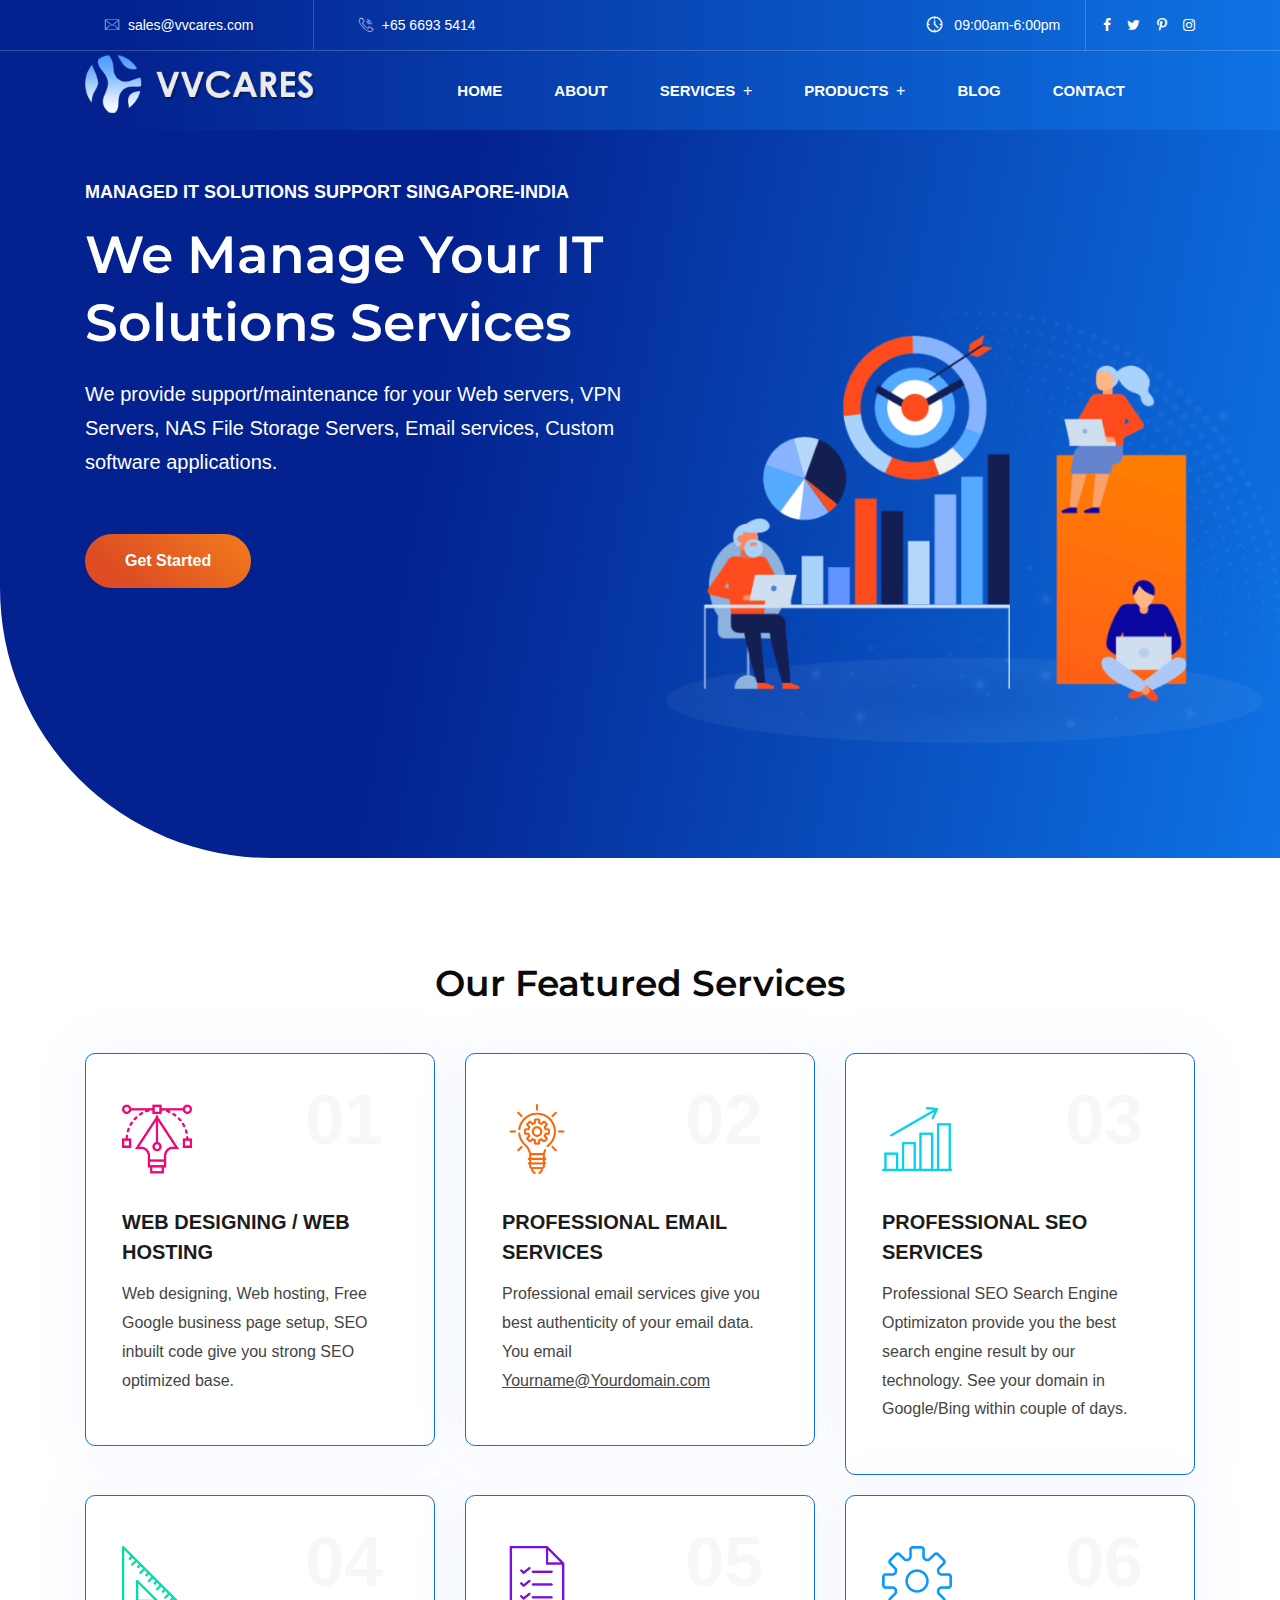
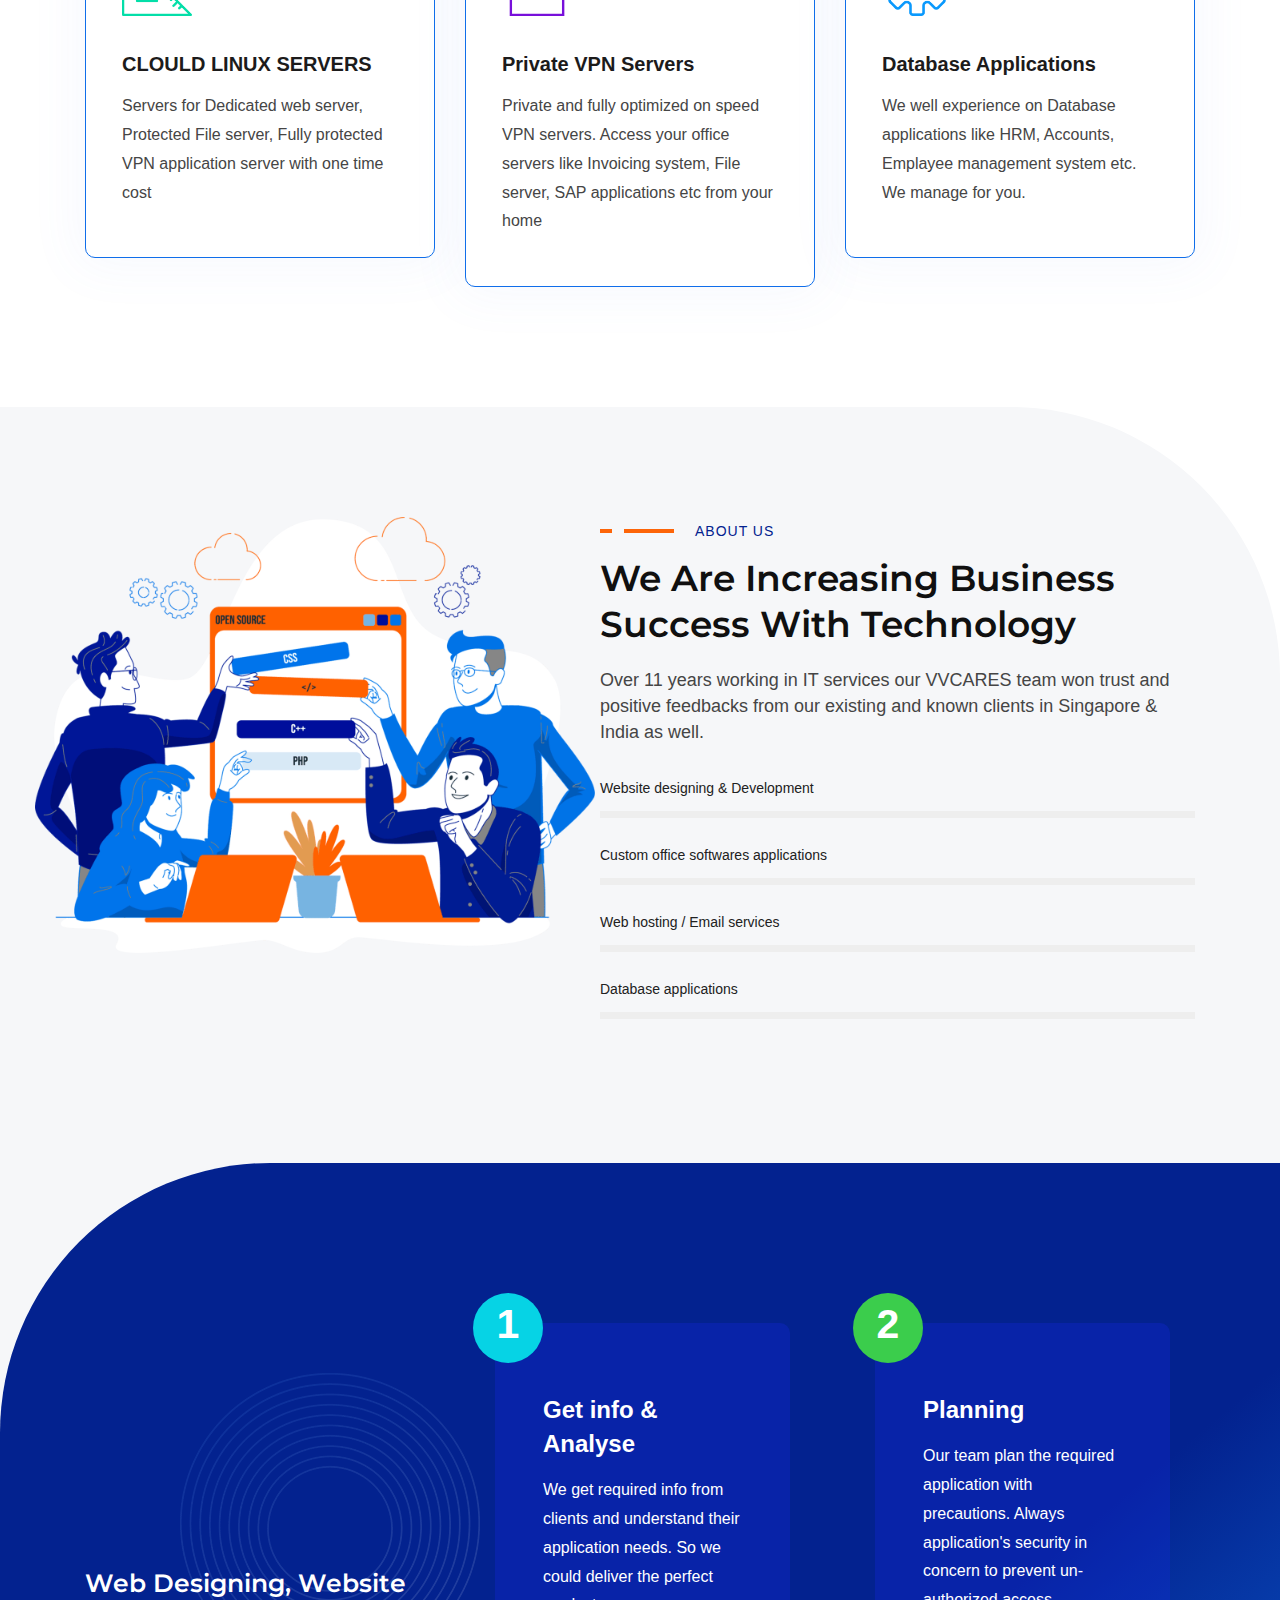
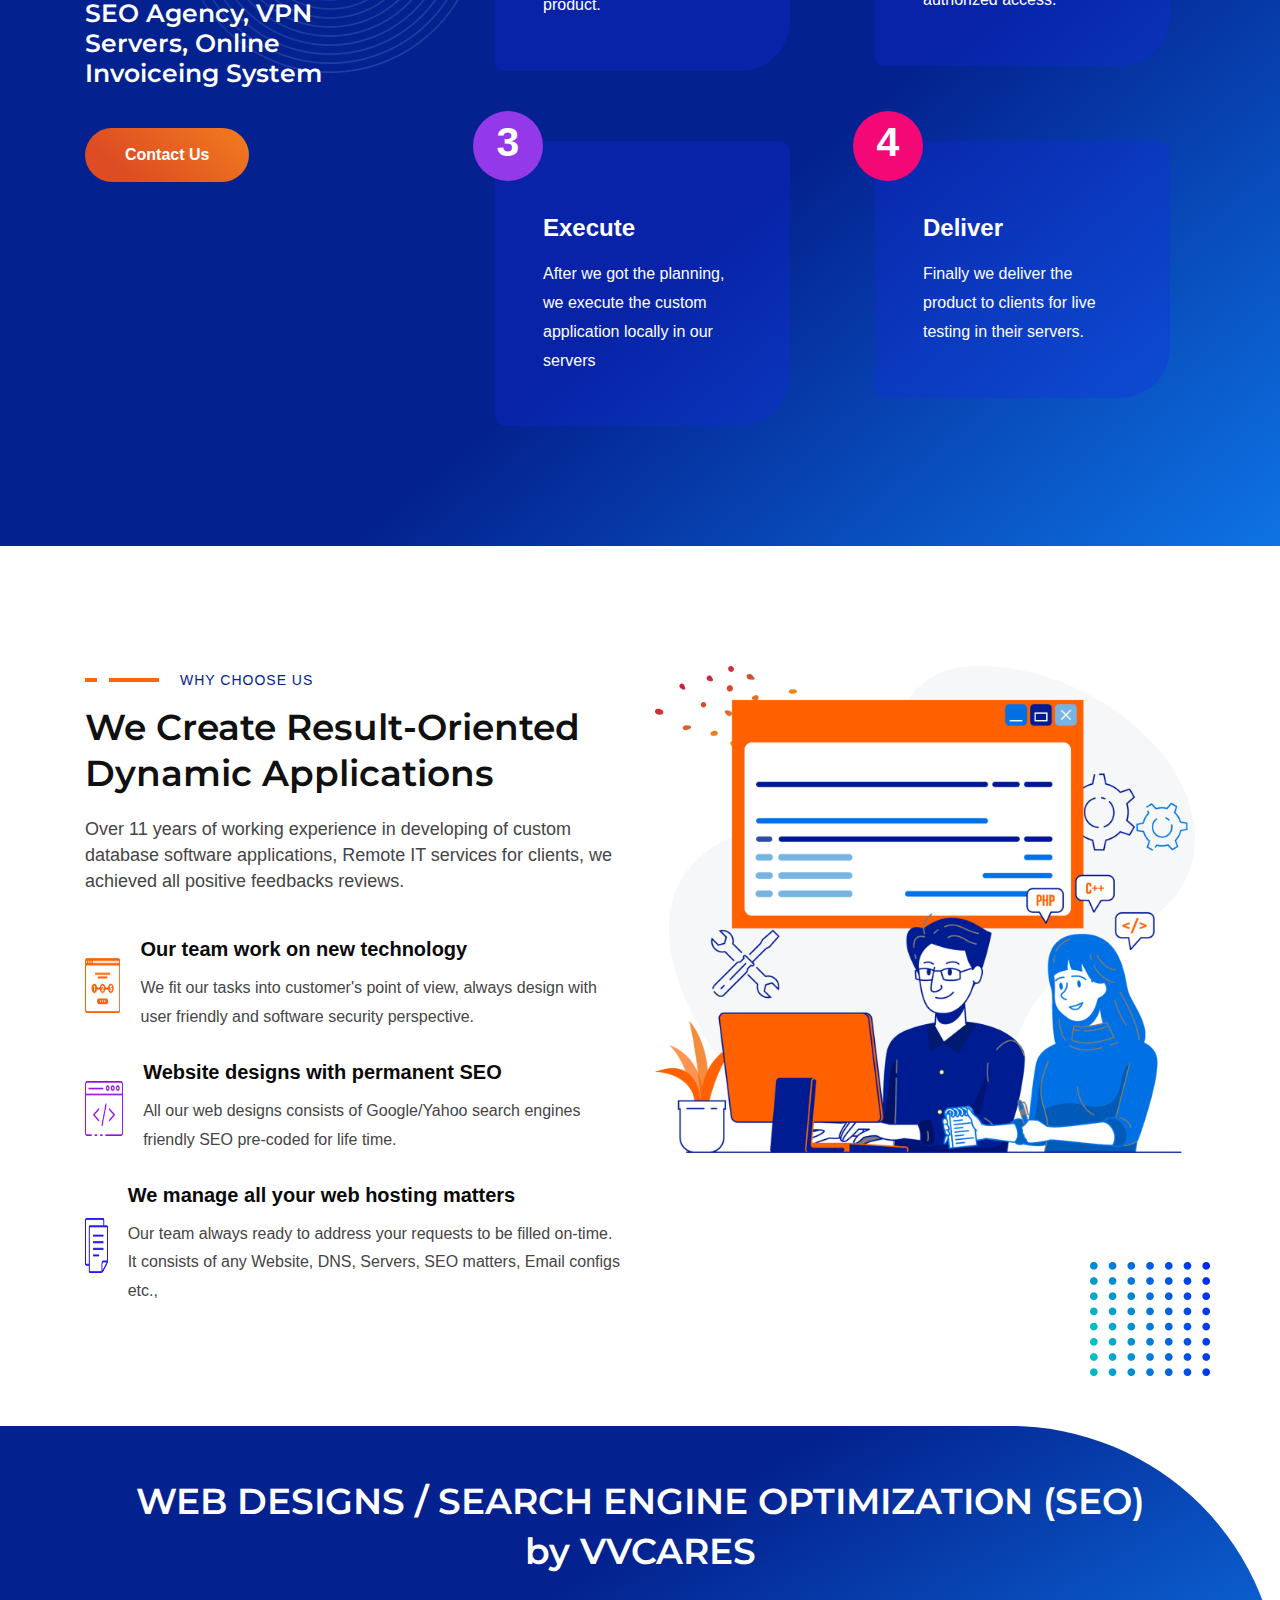
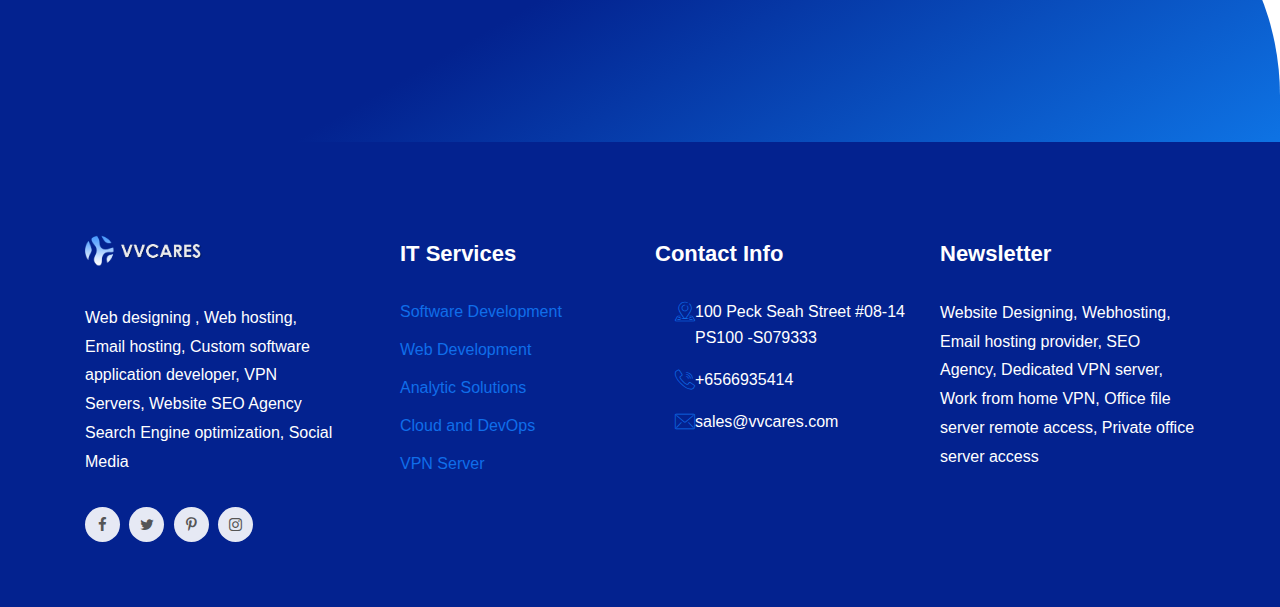
==== index.html @ f1a47690 "Add files via upload" ====
<!DOCTYPE html>
<html lang="en-US"> 
    
<!-- Mirrored from vvcares.com/ by HTTrack Website Copier/3.x [XR&CO'2014], Fri, 12 Nov 2021 14:31:49 GMT -->
<!-- Added by HTTrack --><meta http-equiv="content-type" content="text/html;charset=UTF-8" /><!-- /Added by HTTrack -->
<head>
        <meta charset="utf-8">
        <meta http-equiv="x-ua-compatible" content="ie=edge">
        <meta name="viewport" content="width=device-width, initial-scale=1">
		
		<link rel="canonical" href="index.php" />
		
        <link rel="shortcut icon" type="image/x-icon" href="assets/images/fav.png">
		<link rel="stylesheet" charset="utf-8" charset="utf-8" type="text/css" href="assets/css/bootstrap.min.css">
		<link rel="stylesheet" charset="utf-8" type="text/css" href="style.css">
		<link rel="stylesheet" charset="utf-8" type="text/css" href="https://fonts.googleapis.com/css2?family=Montserrat:wght@300&amp;display=swap">
		<link rel="stylesheet" charset="utf-8" href="assets/css/rsmenu-main.css">

        <!--[if lt IE 9]>
            <script src="https://oss.maxcdn.com/html5shiv/3.7.2/html5shiv.min.js"></script>
            <script src="https://oss.maxcdn.com/respond/1.4.2/respond.min.js"></script>
        <![endif]-->
    </head>
	
	
	
	
    <body class="defult-home">
		<!-- Main content Start -->
        <div class="main-content" >
            <!--Full width header Start-->
            <div class="full-width-header">
                <!--Header Start-->
                <header id="rs-header" class="rs-header style3 header-transparent">
                    <!-- Topbar Area Start -->
                    <div class="topbar-area style2 modify1">
                       <div class="container">
                           <div class="row y-middle">
                               <div class="col-lg-8">
                                   <div class="topbar-contact">
                                      <ul>
                                          <li>
                                              <i class="flaticon-email"></i>
                                              <a href="mailto:sales@vvcares.com">sales@vvcares.com</a>
                                          </li>
                                          <li>
                                              <i class="flaticon-call"></i>
                                              <a href="tel:+65 6693 5414"> +65 6693 5414</a>
                                          </li>

                                      </ul>
                                   </div>
                               </div>
                               <div class="col-lg-4 text-right">
                                   <div class="toolbar-sl-share">
                                       <ul>
                                            <li class="opening"> <em><i class="flaticon-clock"></i> 09:00am-6:00pm</em> </li>
                                            <li><a href="https://www.facebook.com/vvcares/"><i class="fa fa-facebook"></i></a></li>
                                            <li><a href="https://twitter.com/vvcares?lang=en;"><i class="fa fa-twitter"></i></a></li>
                                            <li><a href="https://vvcares.com/#"><i class="fa fa-pinterest-p"></i></a></li>
                                            <li><a href="https://vvcares.com/#"><i class="fa fa-instagram"></i></a></li>
                                       </ul>
                                   </div>
                               </div>
                           </div>
                       </div>
                   </div>
                    <!-- Topbar Area End -->
                    <!-- Menu Start -->
                    <div class="menu-area menu-sticky">
                        <div class="container">
                            <div class="row align-items-center">
                                <div class="col-lg-3">
                                    <div class="logo-part">
                                        <a href="index.php">
                                            <img class="normal-logo" src="assets/images/logo-light.png" alt="logo">  
                                            <img class="sticky-logo" src="assets/images/logo-dark.png" alt="logo">
                                        </a>
                                    </div>
                                    <div class="mobile-menu">
                                        <a href="#" class="rs-menu-toggle rs-menu-toggle-close">
                                            <i class="fa fa-bars"></i>
                                        </a>
                                    </div>
                                </div>
                                <div class="col-lg-9 text-right"> 
                                    <div class="rs-menu-area">
                                        <div class="main-menu">
                                            <nav class="rs-menu pr-70 lg-pr-50 md-pr-0">
                                                <ul class="nav-menu">
													<li><a href="https://vvcares.com/index.php">HOME</a></li>
													<li><a href="https://vvcares.com/about.php">ABOUT</a></li>

                                                    <li class="menu-item-has-children">
                                                        <a href="#">SERVICES</a>
                                                        <ul class="sub-menu">
                                                            <li><a href="https://vvcares.com/web-designing.php">Web Designing</a> </li>
                                                            <li><a href="https://vvcares.com/web-hosting.php">Web Hosting</a> </li>
                                                            <li><a href="https://vvcares.com/seo-agency.php">SEO / Search Engine Optimization</a> </li>
                                                            <li><a href="https://vvcares.com/email-hosting.php">Email Hosting</a> </li>
                                                        </ul>
                                                    </li>
													
													
													
													<li class="menu-item-has-children">
                                                        <a href="#">PRODUCTS</a>
                                                        <ul class="sub-menu">
                                                            <li><a href="https://vvcares.com/vpn-server.php">VPN Servers (dedicated)</a> </li>
                                                            <li><a href="https://vvcares.com/#">Web Servers (dedicated)</a> </li>
                                                            <li><a href="https://vvcares.com/#">Online Invoicing System</a> </li>
                                                            <li><a href="https://vvcares.com/#">Online HR System</a> </li>
                                                        </ul>
                                                    </li>

                                                    <li><a href="https://vvcares.com/blog/index.php">BLOG</a></li>
                                                    <li><a href="https://vvcares.com/contact.php">CONTACT</a></li>
                                                </ul> <!-- //.nav-menu -->
                                            </nav>                                     
                                        </div> <!-- //.main-menu -->
                                </div>
                            </div>
                        </div>
                    </div></div>
                    <!-- Menu End -->
                </header>
                <!--Header End-->
            </div>
            <!--Full width header End-->        

<title>Web Designing Company Web Hosting Company Singapore VPN Servers</title>

<meta name="description" content="Web designing  company Singapore Web hosting, Email hosting Custom software application developer, VPN Servers, Website SEO Agency Search Engine optimization, Social Media Marketing">
<meta name="keywords" content="Web designing web hosting company Singapore, Cheapest web hosting price, Professional web designing, web Professional hosting company Singapore">


   <!-- Banner Section Start -->
            <div class="rs-banner style3 pt-5">
                <div class="container">
                    <div class="row">
                        <div class="col-lg-6">
                            <div class="banner-content">
                               <div class="sub-title">Managed IT Solutions Support SINGAPORE-INDIA</div>
                               <h1 class="title">We Manage Your IT Solutions Services</h1>
                                <p class="desc">We provide support/maintenance for your Web servers, VPN Servers, NAS File Storage Servers, Email services, Custom software applications.</p>
								
								<ul class="banner-btn">
                                    <li><a class="readon started" href="contact.php">Get Started</a></li>
                                    <!-- <li>
                                        <div class="rs-videos">
                                            <div class="animate-border white-color">
                                                <a class="popup-border popup-videos" href="https://www.youtube.com/watch?v=YLN1Argi7ik">
                                                    <i class="fa fa-play"></i>
                                                </a>
                                            </div>
                                        </div> 
                                    </li> -->
                                </ul>
								
								
                            </div>
                        </div>
                    </div>
                </div>           
                <img class="d-none d-md-block images-part" src="assets/images/banner/banner-3.png" alt="IT services singapore">
            </div>
            <!-- Banner Section End -->
            <!-- Services Section Start -->
            <div class="rs-services style3 pt-100 pb-120 md-pt-75 md-pb-80">
                <div class="container">
                    <div class="sec-title2 text-center mb-45">
                        <h2 class="title testi-title">
                           Our Featured Services
                        </h2>
                    </div>
<div class="row">
					<div class="col-lg-4 col-md-6 mb-20">
  <div class="services-item pink-bg">
<div class="services-icon">
<div class="image-part">
    <img class="main-img" src="assets/images/services/style2/main-img/2.png" alt="IT services singapore">
    <img class="hover-img" src="assets/images/services/style2/hover-img/2.png" alt="IT services singapore">
</div>
</div>
<div class="services-content">
<div class="services-text">
    <h3 class="title"><a href="web-designing.php">WEB DESIGNING / WEB HOSTING </a></h3>
</div>
<div class="services-desc">
    <p>Web designing, Web hosting, Free Google business page setup, SEO inbuilt code give you strong SEO optimized base.</p>
</div>
<div class="serial-number">
01 
 </div>
</div>
  </div> 
</div>
						
<div class="col-lg-4 col-md-6 mb-20">
  <div class="services-item">
<div class="services-icon">
<div class="image-part">
    <img class="main-img" src="assets/images/services/style2/main-img/1.png" alt="IT services singapore">
    <img class="hover-img" src="assets/images/services/style2/hover-img/1.png" alt="IT services singapore">
</div>
</div>
<div class="services-content">
<div class="services-text">
    <h3 class="title"><a href="email-hosting.php">PROFESSIONAL EMAIL SERVICES</a></h3>
</div>
<div class="services-desc">
    <p>
Professional email services give you best authenticity of your email data. You email <u>Yourname@Yourdomain.com</u>
    </p>
</div>
<div class="serial-number">
     02 
 </div>
</div>
  </div> 
</div>

<div class="col-lg-4 col-md-6 mb-20">
  <div class="services-item aqua-bg">
<div class="services-icon">
<div class="image-part">
    <img class="main-img" src="assets/images/services/style2/main-img/3.png" alt="IT services singapore">
    <img class="hover-img" src="assets/images/services/style2/hover-img/3.png" alt="IT services singapore">
</div>
</div>
<div class="services-content">
<div class="services-text">
    <h3 class="title"><a href="seo-agency.php">PROFESSIONAL SEO SERVICES</a></h3>
</div>
<div class="services-desc">
    <p>
Professional SEO Search Engine Optimizaton provide you the best search engine result by our technology. See your domain in Google/Bing within couple of days.
</div>
<div class="serial-number">
     03 
 </div>
</div>
  </div> 
</div>
<div class="col-lg-4 col-md-6 sm-mb-20">
  <div class="services-item paste-bg">
<div class="services-icon">
<div class="image-part">
    <img class="main-img" src="assets/images/services/style2/main-img/4.png" alt="IT services singapore">
    <img class="hover-img" src="assets/images/services/style2/hover-img/4.png" alt="IT services singapore">
</div>
</div>
<div class="services-content">
<div class="services-text">
    <h3 class="title"><a href="vpn-server.php">CLOULD LINUX SERVERS</a></h3>
</div><div class="services-desc">
<p>
Servers for Dedicated web server, Protected File server, Fully protected VPN application server with one time cost 
</p>
</div>
<div class="serial-number">04</div>
</div>
  </div> 
</div>
<div class="col-lg-4 col-md-6 sm-mb-20">
  <div class="services-item purple-bg">
<div class="services-icon">
<div class="image-part">
    <img class="main-img" src="assets/images/services/style2/main-img/5.png" alt="IT services singapore">
    <img class="hover-img" src="assets/images/services/style2/hover-img/5.png" alt="IT services singapore">
</div>
</div>
<div class="services-content">
<div class="services-text">
    <h3 class="title"><a href="vpn-server.php">Private VPN Servers</a></h3>
</div>
<div class="services-desc">
    <p>Private and fully optimized on speed VPN servers. Access your office servers like Invoicing system, File server, SAP applications etc from your home</p>
</div>
<div class="serial-number">
     05 
 </div>
</div>
  </div> 
</div>
<div class="col-lg-4 col-md-6">
  <div class="services-item green-bg">
<div class="services-icon">
<div class="image-part">
    <img class="main-img" src="assets/images/services/style2/main-img/6.png" alt="IT services singapore">
    <img class="hover-img" src="assets/images/services/style2/hover-img/6.png" alt="IT services singapore">
</div>
</div>
<div class="services-content">
<div class="services-text">
    <h3 class="title"><a href="vpn-server.php">Database Applications</a></h3>
</div>
<div class="services-desc">
    <p> We well experience on Database applications like HRM, Accounts, Emplayee management system etc. We manage for you.</p>
</div>
<div class="serial-number">
     06 
 </div>
</div>
  </div> 
</div>
</div>
</div>
            </div>
            <!-- Services Section End -->  
            <!-- About Section Start -->
            <div id="rs-about" class="rs-about style2 pt-110 pb-120 md-pt-75 md-pb-80">
                <div class="image-part">
                   <img src="assets/images/about/about-4.png" width="1600px" height="545" alt="about"> 
                </div> 
                <div class="container">
                    <div class="row">
                        <div class="col-lg-5"></div>
                        <div class="col-lg-7 pl-55 md-pl-15 z-index-1">
                            <div class="sec-title mb-30">
                                <div class="sub-text style4-bg">About Us</div>
                                <h2 class="title pb-20">
                                    We Are Increasing Business Success With Technology
                                </h2>
                                <div class="desc">
                                   Over 11 years working in IT services our VVCARES team won trust and positive feedbacks from our existing and known clients in Singapore & India as well.
                                </div>
                            </div>
                            <!-- Skillbar Section Start -->
                           <div class="rs-skillbar style1 home4">
                               <div class="cl-skill-bar">
                                  <!-- Start Skill Bar -->
                                  <span class="skillbar-title">Website designing & Development</span>
                                  <div class="skillbar" data-percent="92">
                                      <p class="skillbar-bar"></p>
                                      <span class="skill-bar-percent"></span> 
                                  </div>
                                  <!-- Start Skill Bar -->
                                  <span class="skillbar-title">Custom office softwares applications</span>
                                  <div class="skillbar" data-percent="80">
                                      <p class="skillbar-bar paste-bg"></p>
                                      <span class="skill-bar-percent"></span> 
                                  </div>
                                  <!-- Start Skill Bar -->
                                  <span class="skillbar-title">Web hosting / Email services</span>
                                  <div class="skillbar" data-percent="95">
                                      <p class="skillbar-bar blue-bg"></p>
                                      <span class="skill-bar-percent"></span> 
                                  </div>    
                                  <!-- Start Skill Bar -->
                                  <span class="skillbar-title">Database applications</span>
                                  <div class="skillbar" data-percent="78">
                                      <p class="skillbar-bar pink-bg"></p>
                                      <span class="skill-bar-percent"></span> 
                                  </div>
                              </div>
                           </div>
                           <!-- Skillbar Section End -->
                        </div>
                    </div>
                </div>
            </div>
            <!-- About Section End -->


            <!-- Process Section Start -->
            <div class="gray-color">
              <div class="rs-process modify1 pt-160 pb-120 md-pt-75 md-pb-80">
                  <div class="shape-animation">
                      <div class="shape-process">
                          <img class="dance2" src="assets/images/process/circle.png" alt="images">
                      </div>
                  </div>
                  <div class="container">
                      <div class="row align-items-center">
                          <div class="col-lg-4 pr-40 md-pr-15 md-pb-80">
                              <div class="process-wrap md-center">
                                  <div class="sec-title mb-30">
                                      <h2 style="color:#FFF">
                                         Web Designing, Website SEO Agency, VPN Servers, Online Invoiceing System
                                      </h2>
                                  </div>
                                  <div class="btn-part mt-40">
                                      <a class="readon started" href="contact.php">Contact Us</a>
                                  </div>
                              </div>
                          </div>
                          <div class="col-lg-8 sm-pl-40 sm-pr-20">
                              <div class="row">
                                  <div class="col-md-6 mb-70">
                                      <div class="rs-addon-number">
                                          <div class="number-text">
                                              <div class="number-area">1</div>
                                              <div class="number-title">
                                                  <h3 class="title">Get info & Analyse</h3>
                                              </div>
                                              <p class="number-txt"> We get required info from clients and understand their application needs. So we could deliver the perfect product.</p>
                                          </div>
                                      </div>
                                  </div>
                                  <div class="col-md-6 mb-70">
                                      <div class="rs-addon-number">
                                          <div class="number-text">
                                              <div class="number-area green-bg">2</div>
                                              <div class="number-title">
                                                  <h3 class="title">Planning</h3>
                                              </div>
                                              <p class="number-txt">Our team plan the required application with precautions. Always application's security in concern to prevent un-authorized access.</p>
                                          </div>
                                      </div>
                                  </div>
                                  <div class="col-md-6 sm-mb-70">
                                      <div class="rs-addon-number">
                                          <div class="number-text">
                                              <div class="number-area plum-bg">3</div>
                                              <div class="number-title">
                                                  <h3 class="title">Execute</h3>
                                              </div>
                                              <p class="number-txt">After we got the planning, we execute the custom application locally in our servers</p>
                                          </div>
                                      </div>
                                  </div>
                                  <div class="col-md-6">
                                      <div class="rs-addon-number">
                                          <div class="number-text">
                                              <div class="number-area pink-bg">4</div>
                                              <div class="number-title">
                                                  <h3 class="title">Deliver</h3>
                                              </div>
                                              <p class="number-txt">Finally we deliver the product to clients for live testing in their servers.</p>
                                          </div>
                                      </div>
                                  </div>
                              </div>
                          </div>
                      </div>
                  </div>
              </div>
            </div>
            <!-- Process Section End -->


            <!-- Choose Section Start -->
            <div class="rs-why-choose pt-120 pb-120 md-pt-75 md-pb-80">
                <div class="container">
                    <div class="row">
                        <div class="col-lg-6 md-pb-60">
                            <div class="sec-title mb-40">
                                <div class="sub-text style4-bg">Why Choose Us</div>
                                <h2 class="title pb-20">
                                    We Create Result-Oriented Dynamic Applications
                                </h2>
                                <div class="desc">
                                   Over 11 years of working experience in developing of custom database software applications, Remote IT services for clients, we achieved all positive feedbacks reviews.
                                </div>
                            </div>
                            <div class="services-wrap mb-25">
                                <div class="services-icon">
                                    <img src="assets/images/choose/icons/1.png" alt="IT services singapore">
                                </div>
                                <div class="services-text">
                                    <h3 class="title"><a href="#">Our team work on new technology</a></h3>
                                    <p class="services-txt"> We fit our tasks into customer's point of view, always design with user friendly and software security perspective.</p>
                                </div>
                            </div>
                            <div class="services-wrap mb-25">
                                <div class="services-icon">
                                    <img src="assets/images/choose/icons/2.png" alt="IT services singapore">
                                </div>
                                <div class="services-text">
                                    <h3 class="title"><a href="#">Website designs with permanent SEO</a></h3>
                                    <p class="services-txt"> All our web designs consists of Google/Yahoo search engines friendly SEO pre-coded for life time.</p>
                                </div>
                            </div>
                            <div class="services-wrap">
                                <div class="services-icon">
                                    <img src="assets/images/choose/icons/3.png" alt="IT services singapore">
                                </div>
                                <div class="services-text">
                                    <h3 class="title"><a href="#">We manage all your web hosting matters</a></h3>
                                    <p class="services-txt">Our team always ready to address your requests to be filled on-time. It consists of any Website, DNS, Servers, SEO matters, Email configs etc.,</p>
                                </div>
                            </div>
                        </div>
                        <div class="col-lg-6">
                           <div class="image-part">
                               <img src="assets/images/choose/1.png" alt="IT services singapore">
                           </div>
                           <div class="animation">
                               <div class="top-shape">
                                   <img class="dance" src="assets/images/choose/dotted-2.png" alt="images">
                               </div>
                               <div class="bottom-shape">
                                   <img class="dance2" src="assets/images/choose/dotted-1.png" alt="images">
                               </div>
                           </div> 
                        </div> 
                    </div>
                </div>
            </div>
            <!-- Choose Section End -->
         

            <!-- Project Section Start -->
            <div class="rs-project style3 pt-120 pb-120 md-pt-75 md-pb-80">
                <div class="container-fluid">
                    <div class="sec-title2 text-center mb-45">
                        <h2 class="title title2 white-color">WEB DESIGNS / SEARCH ENGINE OPTIMIZATION (SEO)<br>by VVCARES</h2>
                    </div>
                    <div class="rs-carousel owl-carousel" data-loop="true" data-items="4" data-margin="30" data-autoplay="true" data-hoverpause="true" data-autoplay-timeout="5000" data-smart-speed="800" data-dots="false" data-nav="false" data-nav-speed="false" data-center-mode="false" data-mobile-device="1" data-mobile-device-nav="false" data-mobile-device-dots="false" data-ipad-device="3" data-ipad-device-nav="false" data-ipad-device-dots="false" data-ipad-device2="2" data-ipad-device-nav2="false" data-ipad-device-dots2="false" data-md-device="4" data-md-device-nav="true" data-md-device-dots="false">

<div class="project-item"> <div class="project-img"> <a href="#"><img src="assets/images/project/main-home/a.png" alt="images"></a> </div> <div class="project-content"> <div class="portfolio-inner"> <span class="category"><a href="#">Roofing Company</a></span> <h3 class="title"><a href="https://www.atlasroof.com.sg/">ATLASROOF SINGAPORE</a></h3> </div> </div> </div>

<div class="project-item"> <div class="project-img"> <a href="#"><img src="assets/images/project/main-home/a.png" alt="Web Hosting Company"></a> </div> <div class="project-content"> <div class="portfolio-inner"> <span class="category"><a href="#">Waterproofing Company</span> <h3 class="title"><a href="https://www.hightechroofing.com.sg/">HIGHTECH ROOFING</a></h3> </div> </div> </div>
						
<div class="project-item"> <div class="project-img"> <a href="#"><img src="assets/images/project/main-home/a.png" alt="Website Developer Company"></a> </div> <div class="project-content"> <div class="portfolio-inner"> <h3 class="title"><a href="https://btsoilfield.com/">BTS SINGAPORE</a></h3> <span class="category"><a href="#">Oilfield Company</a></span> </div> </div> </div>
						
<div class="project-item"> <div class="project-img"> <a href="#"><img src="assets/images/project/main-home/a.png" alt="Web Designing Agency"></a> </div> <div class="project-content"> <div class="portfolio-inner"> <h3 class="title"><a href="https://gaushanconstruction.com.sg/">GAUSHAN CONSTRUCTIONS</a></h3> <span class="category"><a href="#">Construction Company</a></span> </div> </div> </div>
						
<div class="project-item"> <div class="project-img"> <a href="#"><img src="assets/images/project/main-home/a.png" alt="Website Designing"></a> </div> <div class="project-content"> <div class="portfolio-inner"> <h3 class="title"><a href="https://aceinternational.com.sg/">
ACE INTERNATIONAL PTE LTD</a></h3> <span class="category"><a href="#">Aspiring Community for Excellence</a></span> </div> </div> </div>

<div class="project-item"> <div class="project-img"> <a href="#"><img src="assets/images/project/main-home/a.png" alt="Website Designing Singapore"></a> </div> <div class="project-content"> <div class="portfolio-inner"> <h3 class="title"><a href="https://opengroup.asia/">
OPENGROUP ASIA</a></h3> <span class="category"><a href="#">Organisation for Personality development</a></span> </div> </div> </div>

          </div>
                </div>
            </div>
            <!-- Project Section End -->

        </div> 
        <!-- Main content End -->
 
<!-- Footer Start -->
        <footer id="rs-footer" class="rs-footer">
            <div class="footer-top">
                <div class="container">
                    <div class="row">
                        <div class="col-lg-3 col-md-12 col-sm-12 footer-widget">
                            <div class="footer-logo mb-30">
                                <a href="index-2.php"><img src="assets/images/logo-dark.png" alt=""></a>
                            </div>
                              <div class="textwidget pb-30"><p>Web designing , Web hosting, Email hosting, Custom software application developer, VPN Servers, Website SEO Agency Search Engine optimization, Social Media</p>
                              </div>
                              <ul class="footer-social md-mb-30">  
                <li> <a href="https://www.facebook.com/vvcares/" target="_blank"><span><i class="fa fa-facebook"></i></span></a> </li> <li> <a href="https://twitter.com/vvcares?lang=en;" target="_blank"><span><i class="fa fa-twitter"></i></span></a> </li> <li> <a href="#" target="_blank"><span><i class="fa fa-pinterest-p"></i></span></a> </li> <li> <a href="#" target="_blank"><span><i class="fa fa-instagram"></i></span></a> </li>
                                                                           
                              </ul>
                        </div>
                        <div class="col-lg-3 col-md-12 col-sm-12 pl-45 md-pl-15 md-mb-30">
                            <h3 class="widget-title">IT Services</h3>
                            <ul class="site-map">
                               <li><a href="https://vvcares.com/#">Software Development</a></li>
                               <li><a href="https://vvcares.com/#">Web Development</a></li>
                               <li><a href="https://vvcares.com/seo-agency.php">Analytic Solutions</a></li>
                               <li><a href="https://vvcares.com/#">Cloud and DevOps</a></li>
                               <li><a href="https://vvcares.com/vpn-server.php">VPN Server</a></li>
                            </ul>
                        </div>
                        <div class="col-lg-3 col-md-12 col-sm-12 md-mb-30">
                            <h3 class="widget-title">Contact Info</h3>
                            <ul class="address-widget">
                                <li>
                                    <i class="flaticon-location"></i>
                                    <div class="desc"> 100 Peck Seah Street #08-14 PS100 -S079333</div>
                                </li>
                                <li>
                                    <i class="flaticon-call"></i>
                                    <div class="desc">
                                       +6566935414                                    </div>
                                </li>
                                <li>
                                    <i class="flaticon-email"></i>
                                    <div class="desc">
                                        <a href="sales%40vvcares.php">sales@vvcares.com</a>
                                    </div>
                                </li>

                            </ul>
                        </div>
                        <div class="col-lg-3 col-md-12 col-sm-12">
                            <h3 class="widget-title">Newsletter</h3>
                            <p class="widget-desc">Website Designing, Webhosting, Email hosting provider, SEO Agency, Dedicated VPN server, Work from home VPN, Office file server remote access, Private office server access</p>
 
                        </div>
                    </div>
                </div>
            </div>
        </footer>
        <!-- Footer End -->


<!--
        <script src="assets/js/modernizr-2.8.3.min.jsx"></script>
        <script src="assets/js/rsmenu-main.jsx"></script> 
        <script src="assets/js/jquery.nav.jsx"></script>
		        <script src="assets/js/jquery.counterup.min.js"></script> 

-->

		
		
        <script src="assets/js/modernizr-2.8.3.min.js" type="354e93b393f98bd6d86b509e-text/javascript"></script>
        <script src="assets/js/jquery.min.js" type="354e93b393f98bd6d86b509e-text/javascript"></script>
        <script src="assets/js/bootstrap.min.js" type="354e93b393f98bd6d86b509e-text/javascript"></script>
		<script src="assets/js/rsmenu-main.js" type="354e93b393f98bd6d86b509e-text/javascript"></script>
		
		
		<link rel="stylesheet" charset="utf-8" type="text/css" href="assets/css/animate.css">
        <link rel="stylesheet" charset="utf-8" type="text/css" href="assets/css/owl.carousel.css">
        <link rel="stylesheet" charset="utf-8" type="text/css" href="assets/css/slick.css">
        <link rel="stylesheet" charset="utf-8" type="text/css" href="assets/css/off-canvas.css">
        <link rel="stylesheet" charset="utf-8" type="text/css" href="assets/css/magnific-popup.css">
        <link rel="stylesheet" charset="utf-8" type="text/css" href="assets/css/rs-spacing.css">
        <link rel="stylesheet" charset="utf-8" type="text/css" href="assets/css/responsive.css">
        <link rel="stylesheet" charset="utf-8" type="text/css" href="assets/css/font-awesome.min.css">
        <link rel="stylesheet" charset="utf-8" type="text/css" href="assets/fonts/flaticon.css">

        <!-- owl.carousel js -->
        <script src="assets/js/owl.carousel.min.js" type="354e93b393f98bd6d86b509e-text/javascript"></script>
        <!-- wow js -->
        <script src="assets/js/wow.min.js" type="354e93b393f98bd6d86b509e-text/javascript"></script>
        <!-- Skill bar js -->
        <script src="assets/js/skill.bars.jquery.js" type="354e93b393f98bd6d86b509e-text/javascript"></script>
        <script src="assets/js/waypoints.min.js" type="354e93b393f98bd6d86b509e-text/javascript"></script>
        <!-- swiper js -->
        <script src="assets/js/swiper.min.js" type="354e93b393f98bd6d86b509e-text/javascript"></script>   
        <!-- particles js -->
        <script src="assets/js/particles.min.js" type="354e93b393f98bd6d86b509e-text/javascript"></script>  
        <!-- magnific popup js -->
        <script src="assets/js/jquery.magnific-popup.min.js" type="354e93b393f98bd6d86b509e-text/javascript"></script>      
        <!-- plugins js -->
        <script src="assets/js/plugins.js" type="354e93b393f98bd6d86b509e-text/javascript"></script>
        <!-- pointer js -->
        <script src="assets/js/pointer.js" type="354e93b393f98bd6d86b509e-text/javascript"></script>
        <!-- contact form js -->
        <script src="assets/js/contact.form.js" type="354e93b393f98bd6d86b509e-text/javascript"></script>
        <!-- main js -->
        <script src="assets/js/main.js" type="354e93b393f98bd6d86b509e-text/javascript"></script>
    <script src="cdn-cgi/scripts/7d0fa10a/cloudflare-static/rocket-loader.min.js" data-cf-settings="354e93b393f98bd6d86b509e-|49" defer=""></script></body>
	
	
	
	<!-- Start Alexa Certify Javascript -->
<script type="354e93b393f98bd6d86b509e-text/javascript">
_atrk_opts = { atrk_acct:"chmyt1kx0820/9", domain:"vvcares.com",dynamic: true};
(function() { var as = document.createElement('script'); as.type = 'text/javascript'; as.async = true; as.src = "../certify-js.alexametrics.com/atrk.js"; var s = document.getElementsByTagName('script')[0];s.parentNode.insertBefore(as, s); })();
</script>
<noscript><img src="../certify.alexametrics.com/atrk7f44.gif?account=chmyt1kx0820/9"  loading="lazy" style="display:none" height="1" width="1" alt="Website Designing Company" /></noscript>
<!-- End Alexa Certify Javascript -->  

<!-- Default Statcounter code for Vvcares.comhttps://vvcares.com/ --><script type="354e93b393f98bd6d86b509e-text/javascript">var sc_project=9505350;var sc_invisible=1;var sc_security="8339a6e8";</script><script type="354e93b393f98bd6d86b509e-text/javascript" src="../www.statcounter.com/counter/counter.js" async></script><noscript><div class="statcounter"><a title="Web Analytics"href="https://statcounter.com/" target="_blank"><imgclass="statcounter"src="https://c.statcounter.com/9505350/0/8339a6e8/1/"alt="Web Analytics"></a></div></noscript><!-- End of Statcounter Code -->


<script type="354e93b393f98bd6d86b509e-text/javascript"> (function(i,s,o,g,r,a,m){i['GoogleAnalyticsObject']=r;i[r]=i[r]||function(){ (i[r].q=i[r].q||[]).push(arguments)},i[r].l=1*new Date();a=s.createElement(o), m=s.getElementsByTagName(o)[0];a.async=1;a.src=g;m.parentNode.insertBefore(a,m) })(window,document,'script','../www.google-analytics.com/analytics.js','ga'); ga('create', 'UA-17666831-2', 'auto'); ga('send', 'pageview'); </script>



<!--Schema ORG START-->
<script type="application/ld+json">
{
  "@context": "https://schema.org",
  "@type": "LocalBusiness",
  "name": "vvcares",
  
"image": "https://vvcares.com/logo.png",
  "@id": "vvcares",
  "url": "https://vvcares.com/index.php",
  "telephone": "+65 6693 5414",
  "priceRange": "500",
  "address": {
    "@type": "PostalAddress",
    "streetAddress": "100 Peck Seah Street",
    "addressLocality": "singapore",
    "postalCode": "079903",
    "addressCountry": "SG"
  },
  "geo": {
    "@type": "GeoCoordinates",
    "latitude": 1.2756998,
    "longitude": 103.84580979999998
  } ,
  
  "sameAs": [
    "https://www.facebook.com/vvcares/",
    "https://twitter.com/vvcares?lang=en;",
    "",
    "",
    "https://github.com/vvcares",
    "index.php",
	""
  ]
}
</script>
<!--Schema ORG END-->

</div>



<!-- Mirrored from vvcares.com/ by HTTrack Website Copier/3.x [XR&CO'2014], Fri, 12 Nov 2021 14:32:07 GMT -->
</html>
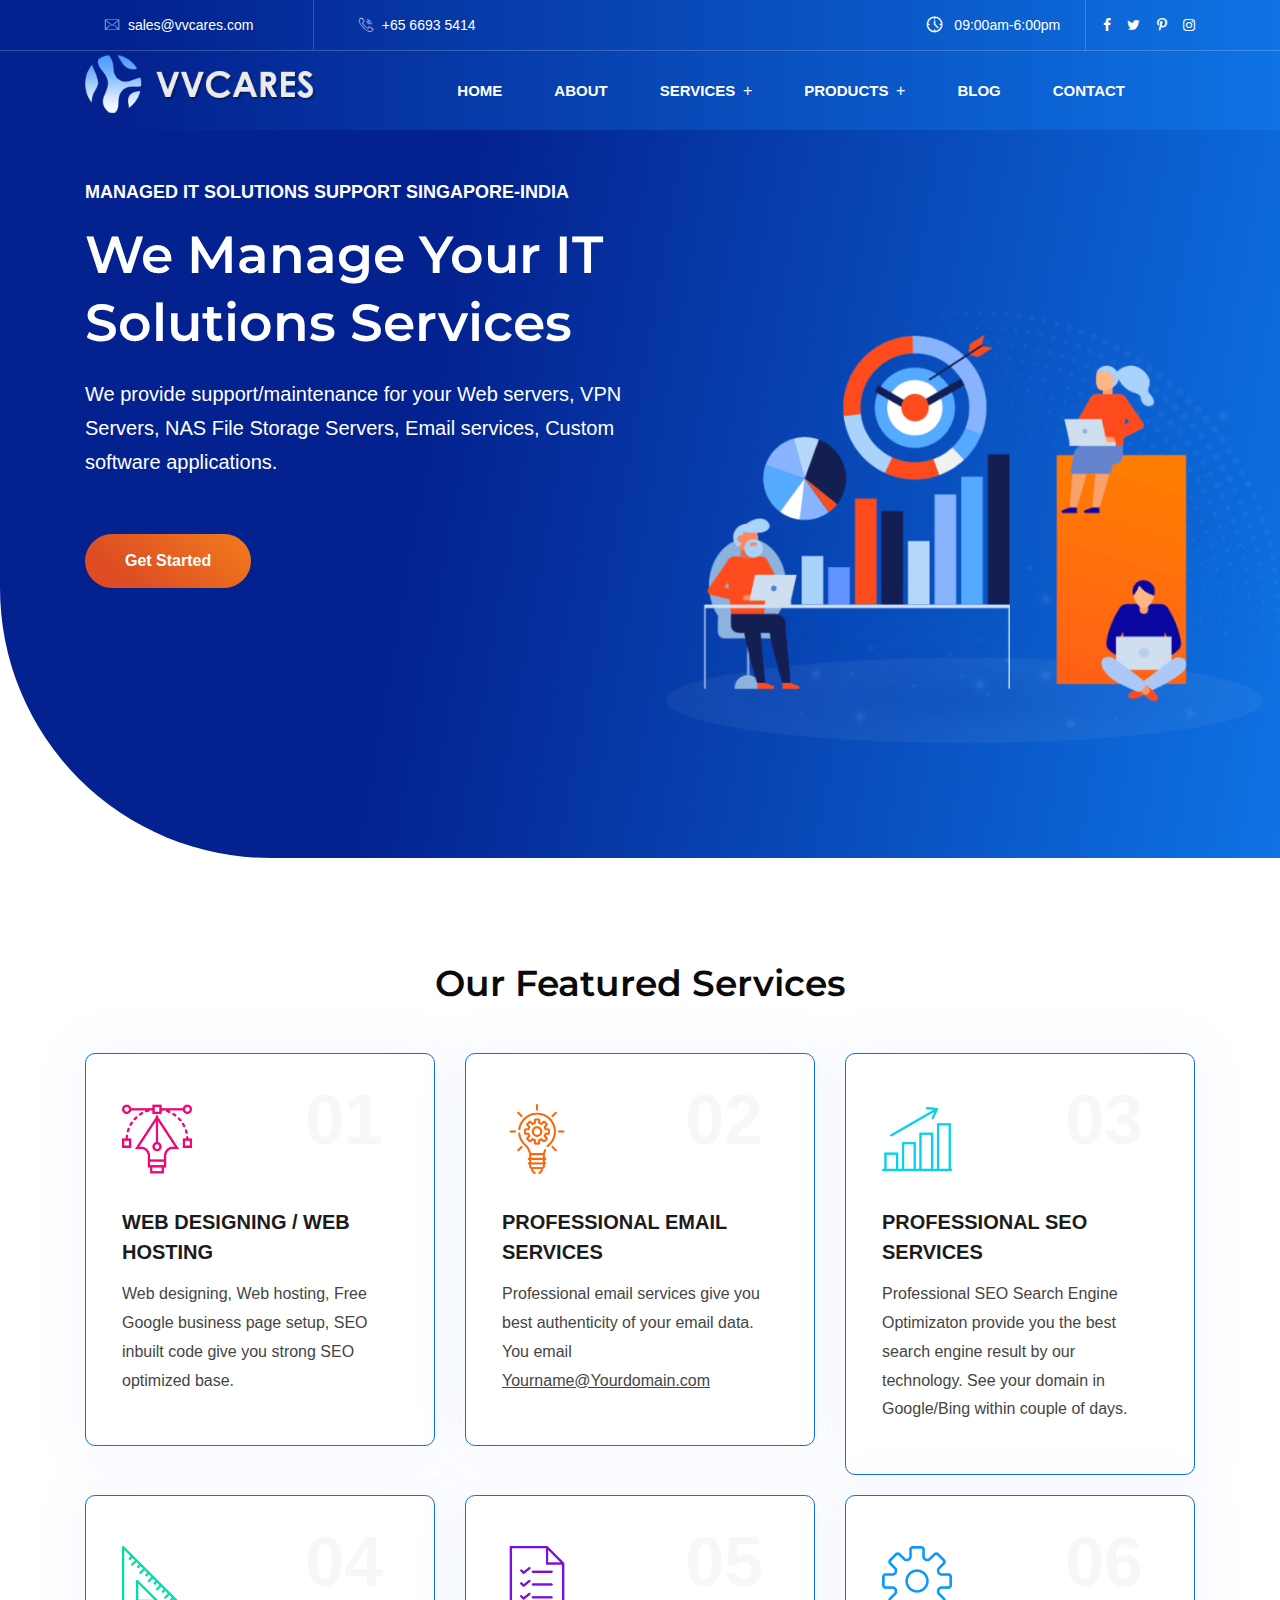
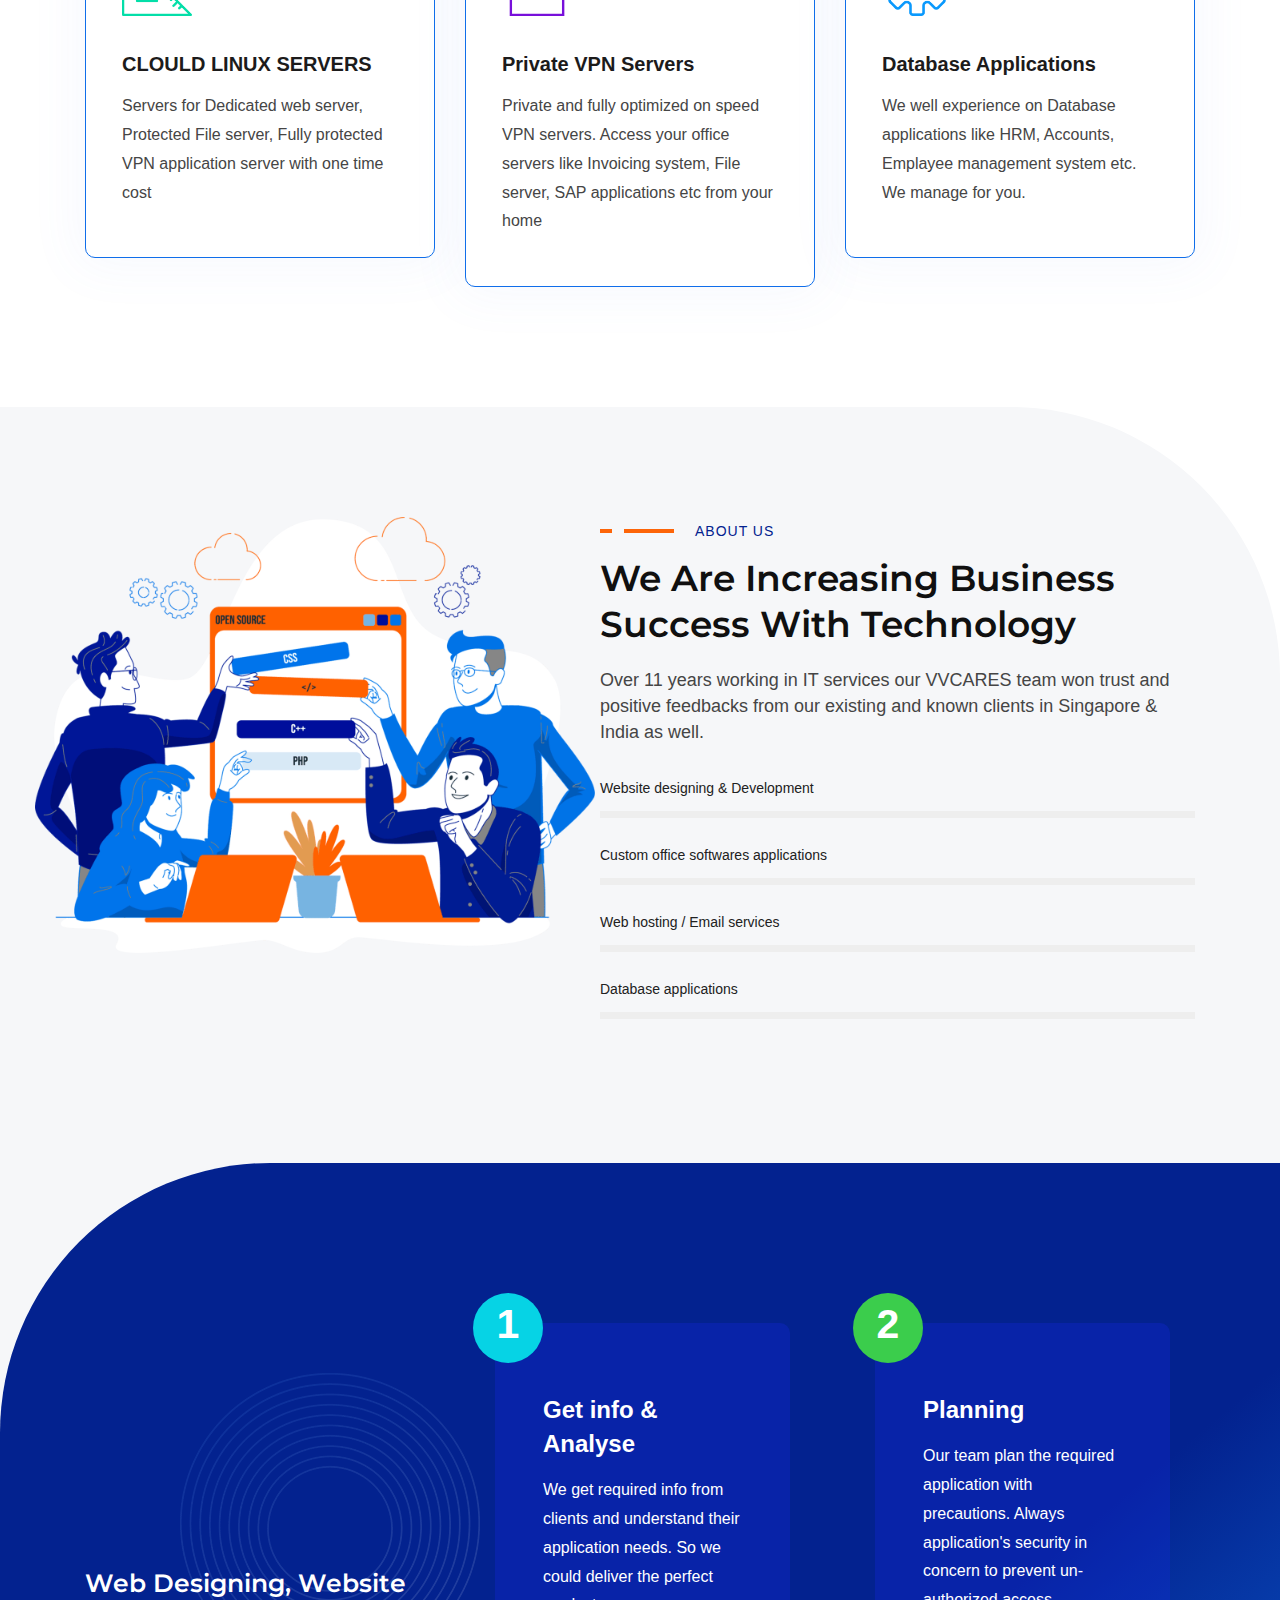
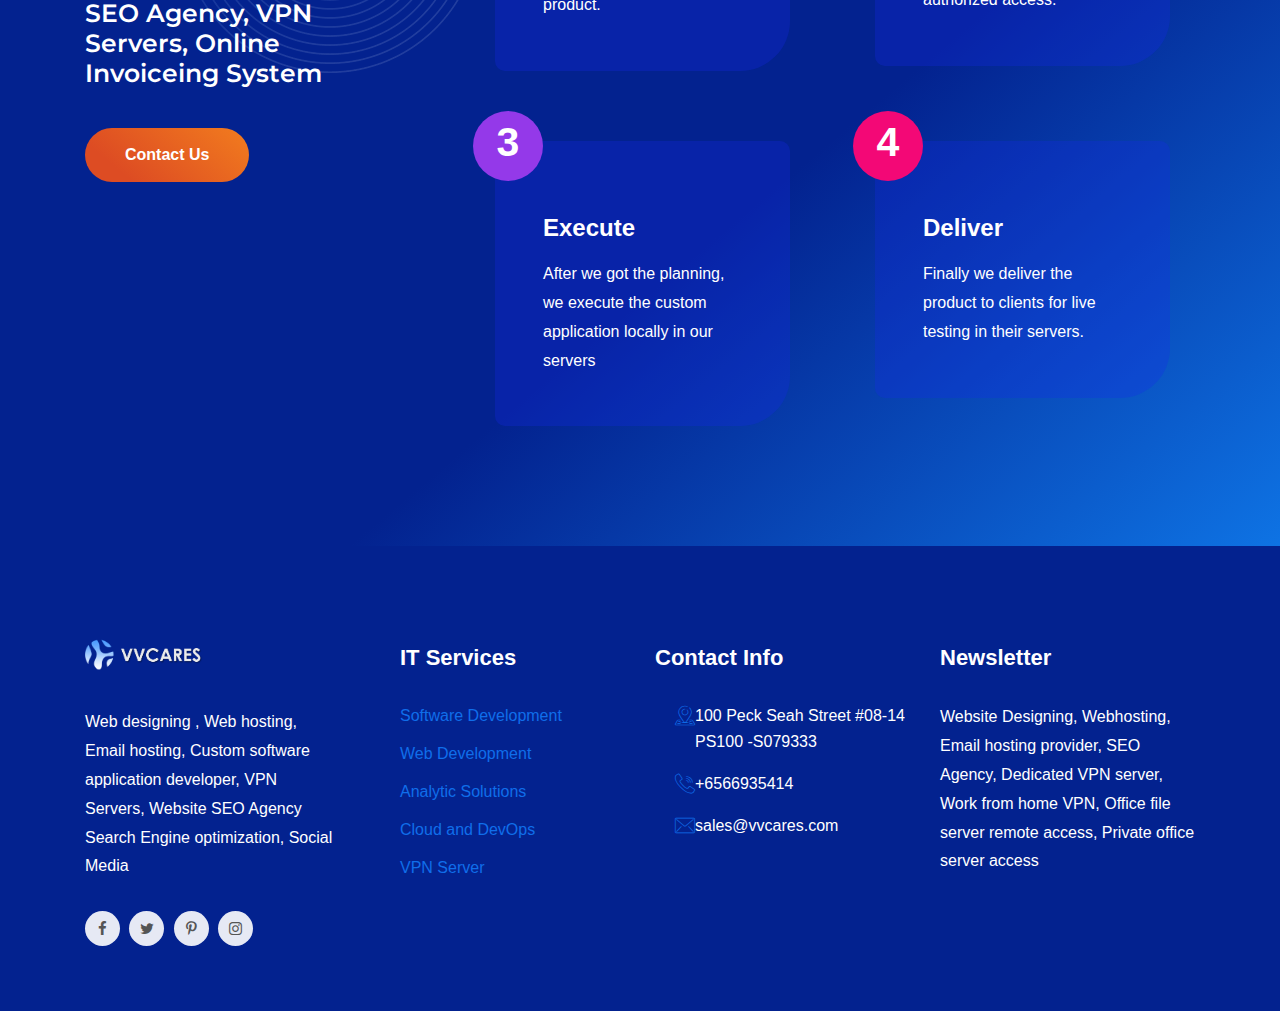
==== commit 03b3ea9a: "Update index.html" ====
--- a/index.html
+++ b/index.html
@@ -437,98 +437,8 @@
                   </div>
               </div>
             </div>
-            <!-- Process Section End -->
-
-
-            <!-- Choose Section Start -->
-            <div class="rs-why-choose pt-120 pb-120 md-pt-75 md-pb-80">
-                <div class="container">
-                    <div class="row">
-                        <div class="col-lg-6 md-pb-60">
-                            <div class="sec-title mb-40">
-                                <div class="sub-text style4-bg">Why Choose Us</div>
-                                <h2 class="title pb-20">
-                                    We Create Result-Oriented Dynamic Applications
-                                </h2>
-                                <div class="desc">
-                                   Over 11 years of working experience in developing of custom database software applications, Remote IT services for clients, we achieved all positive feedbacks reviews.
-                                </div>
-                            </div>
-                            <div class="services-wrap mb-25">
-                                <div class="services-icon">
-                                    <img src="assets/images/choose/icons/1.png" alt="IT services singapore">
-                                </div>
-                                <div class="services-text">
-                                    <h3 class="title"><a href="#">Our team work on new technology</a></h3>
-                                    <p class="services-txt"> We fit our tasks into customer's point of view, always design with user friendly and software security perspective.</p>
-                                </div>
-                            </div>
-                            <div class="services-wrap mb-25">
-                                <div class="services-icon">
-                                    <img src="assets/images/choose/icons/2.png" alt="IT services singapore">
-                                </div>
-                                <div class="services-text">
-                                    <h3 class="title"><a href="#">Website designs with permanent SEO</a></h3>
-                                    <p class="services-txt"> All our web designs consists of Google/Yahoo search engines friendly SEO pre-coded for life time.</p>
-                                </div>
-                            </div>
-                            <div class="services-wrap">
-                                <div class="services-icon">
-                                    <img src="assets/images/choose/icons/3.png" alt="IT services singapore">
-                                </div>
-                                <div class="services-text">
-                                    <h3 class="title"><a href="#">We manage all your web hosting matters</a></h3>
-                                    <p class="services-txt">Our team always ready to address your requests to be filled on-time. It consists of any Website, DNS, Servers, SEO matters, Email configs etc.,</p>
-                                </div>
-                            </div>
-                        </div>
-                        <div class="col-lg-6">
-                           <div class="image-part">
-                               <img src="assets/images/choose/1.png" alt="IT services singapore">
-                           </div>
-                           <div class="animation">
-                               <div class="top-shape">
-                                   <img class="dance" src="assets/images/choose/dotted-2.png" alt="images">
-                               </div>
-                               <div class="bottom-shape">
-                                   <img class="dance2" src="assets/images/choose/dotted-1.png" alt="images">
-                               </div>
-                           </div> 
-                        </div> 
-                    </div>
-                </div>
-            </div>
-            <!-- Choose Section End -->
-         
-
-            <!-- Project Section Start -->
-            <div class="rs-project style3 pt-120 pb-120 md-pt-75 md-pb-80">
-                <div class="container-fluid">
-                    <div class="sec-title2 text-center mb-45">
-                        <h2 class="title title2 white-color">WEB DESIGNS / SEARCH ENGINE OPTIMIZATION (SEO)<br>by VVCARES</h2>
-                    </div>
-                    <div class="rs-carousel owl-carousel" data-loop="true" data-items="4" data-margin="30" data-autoplay="true" data-hoverpause="true" data-autoplay-timeout="5000" data-smart-speed="800" data-dots="false" data-nav="false" data-nav-speed="false" data-center-mode="false" data-mobile-device="1" data-mobile-device-nav="false" data-mobile-device-dots="false" data-ipad-device="3" data-ipad-device-nav="false" data-ipad-device-dots="false" data-ipad-device2="2" data-ipad-device-nav2="false" data-ipad-device-dots2="false" data-md-device="4" data-md-device-nav="true" data-md-device-dots="false">
-
-<div class="project-item"> <div class="project-img"> <a href="#"><img src="assets/images/project/main-home/a.png" alt="images"></a> </div> <div class="project-content"> <div class="portfolio-inner"> <span class="category"><a href="#">Roofing Company</a></span> <h3 class="title"><a href="https://www.atlasroof.com.sg/">ATLASROOF SINGAPORE</a></h3> </div> </div> </div>
-
-<div class="project-item"> <div class="project-img"> <a href="#"><img src="assets/images/project/main-home/a.png" alt="Web Hosting Company"></a> </div> <div class="project-content"> <div class="portfolio-inner"> <span class="category"><a href="#">Waterproofing Company</span> <h3 class="title"><a href="https://www.hightechroofing.com.sg/">HIGHTECH ROOFING</a></h3> </div> </div> </div>
-						
-<div class="project-item"> <div class="project-img"> <a href="#"><img src="assets/images/project/main-home/a.png" alt="Website Developer Company"></a> </div> <div class="project-content"> <div class="portfolio-inner"> <h3 class="title"><a href="https://btsoilfield.com/">BTS SINGAPORE</a></h3> <span class="category"><a href="#">Oilfield Company</a></span> </div> </div> </div>
-						
-<div class="project-item"> <div class="project-img"> <a href="#"><img src="assets/images/project/main-home/a.png" alt="Web Designing Agency"></a> </div> <div class="project-content"> <div class="portfolio-inner"> <h3 class="title"><a href="https://gaushanconstruction.com.sg/">GAUSHAN CONSTRUCTIONS</a></h3> <span class="category"><a href="#">Construction Company</a></span> </div> </div> </div>
-						
-<div class="project-item"> <div class="project-img"> <a href="#"><img src="assets/images/project/main-home/a.png" alt="Website Designing"></a> </div> <div class="project-content"> <div class="portfolio-inner"> <h3 class="title"><a href="https://aceinternational.com.sg/">
-ACE INTERNATIONAL PTE LTD</a></h3> <span class="category"><a href="#">Aspiring Community for Excellence</a></span> </div> </div> </div>
-
-<div class="project-item"> <div class="project-img"> <a href="#"><img src="assets/images/project/main-home/a.png" alt="Website Designing Singapore"></a> </div> <div class="project-content"> <div class="portfolio-inner"> <h3 class="title"><a href="https://opengroup.asia/">
-OPENGROUP ASIA</a></h3> <span class="category"><a href="#">Organisation for Personality development</a></span> </div> </div> </div>
-
-          </div>
-                </div>
-            </div>
-            <!-- Project Section End -->
-
-        </div> 
+            
+ 
         <!-- Main content End -->
  
 <!-- Footer Start -->
@@ -595,7 +505,6 @@
         <script src="assets/js/rsmenu-main.jsx"></script> 
         <script src="assets/js/jquery.nav.jsx"></script>
 		        <script src="assets/js/jquery.counterup.min.js"></script> 
-
 -->
 
 		
@@ -692,11 +601,6 @@
   ]
 }
 </script>
-<!--Schema ORG END-->
-
-</div>
-
-
-
-<!-- Mirrored from vvcares.com/ by HTTrack Website Copier/3.x [XR&CO'2014], Fri, 12 Nov 2021 14:32:07 GMT -->
-</html>+</div>
+
+</html>
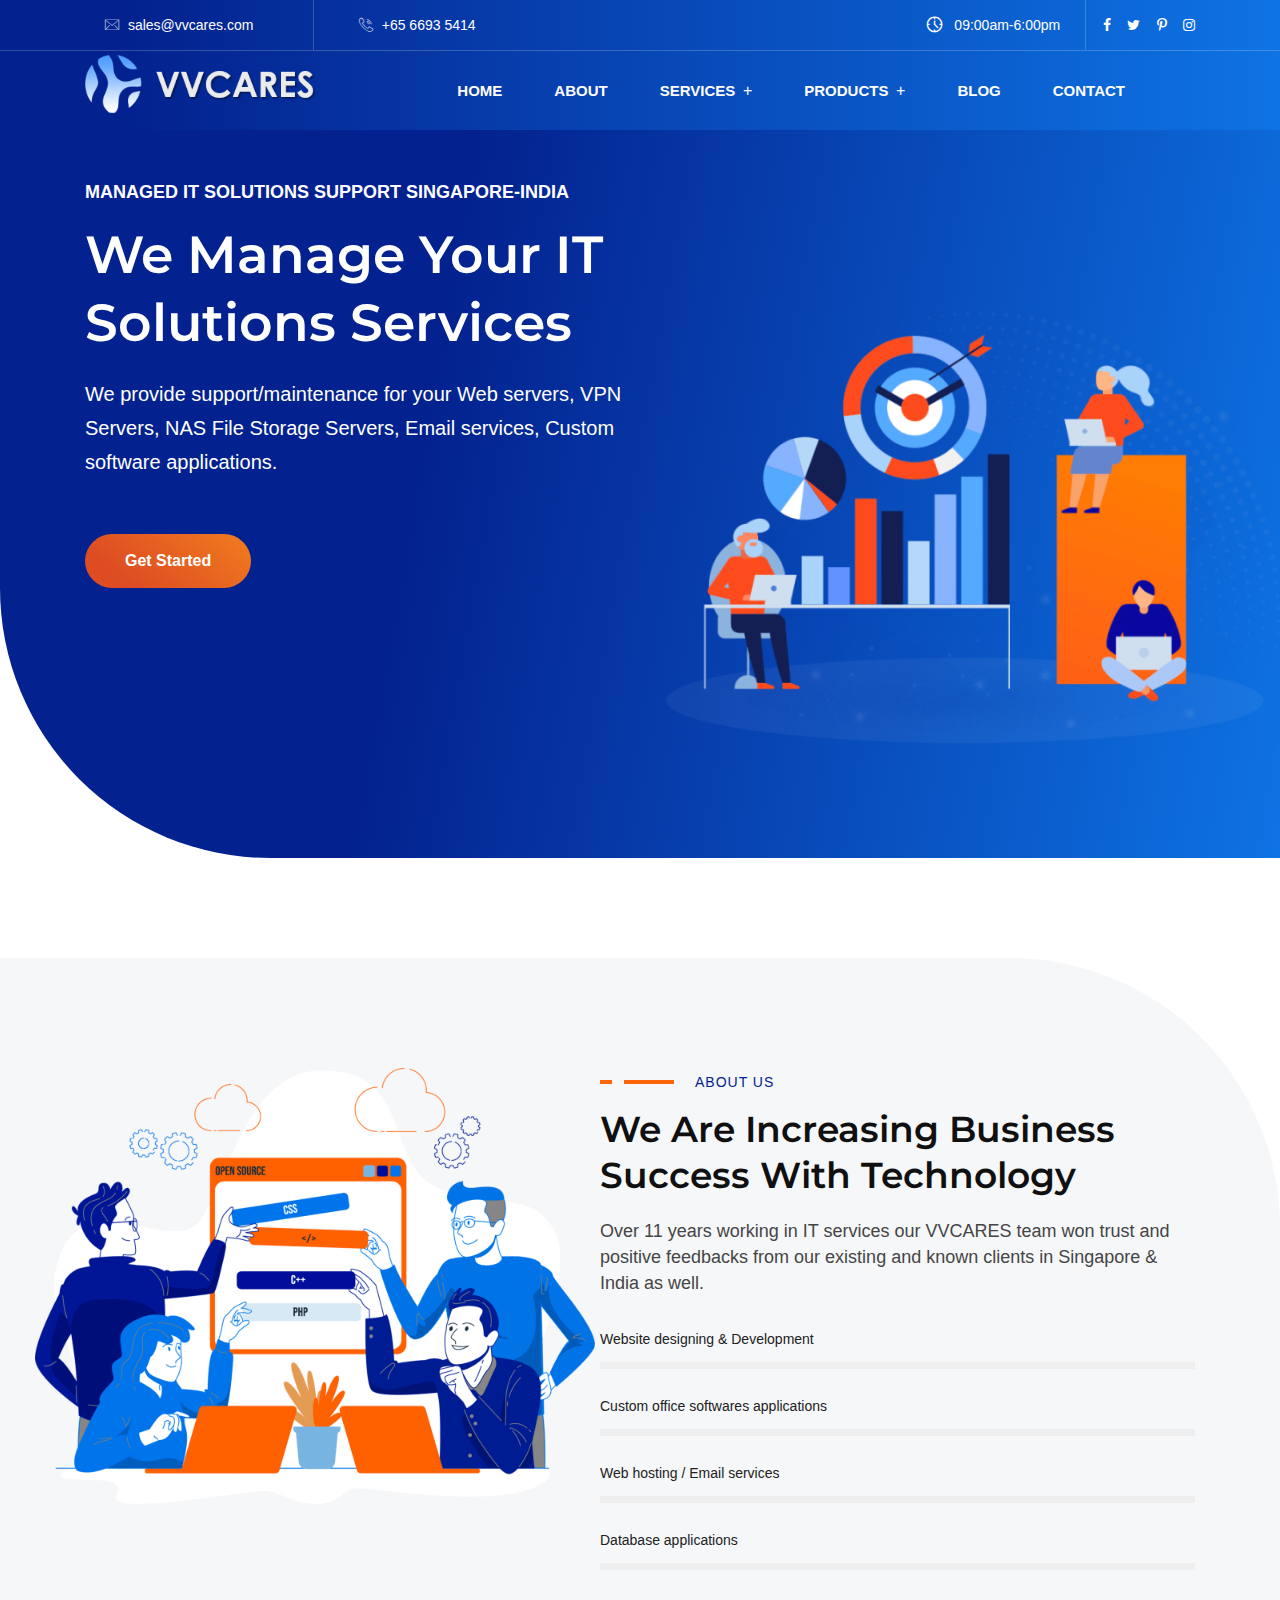
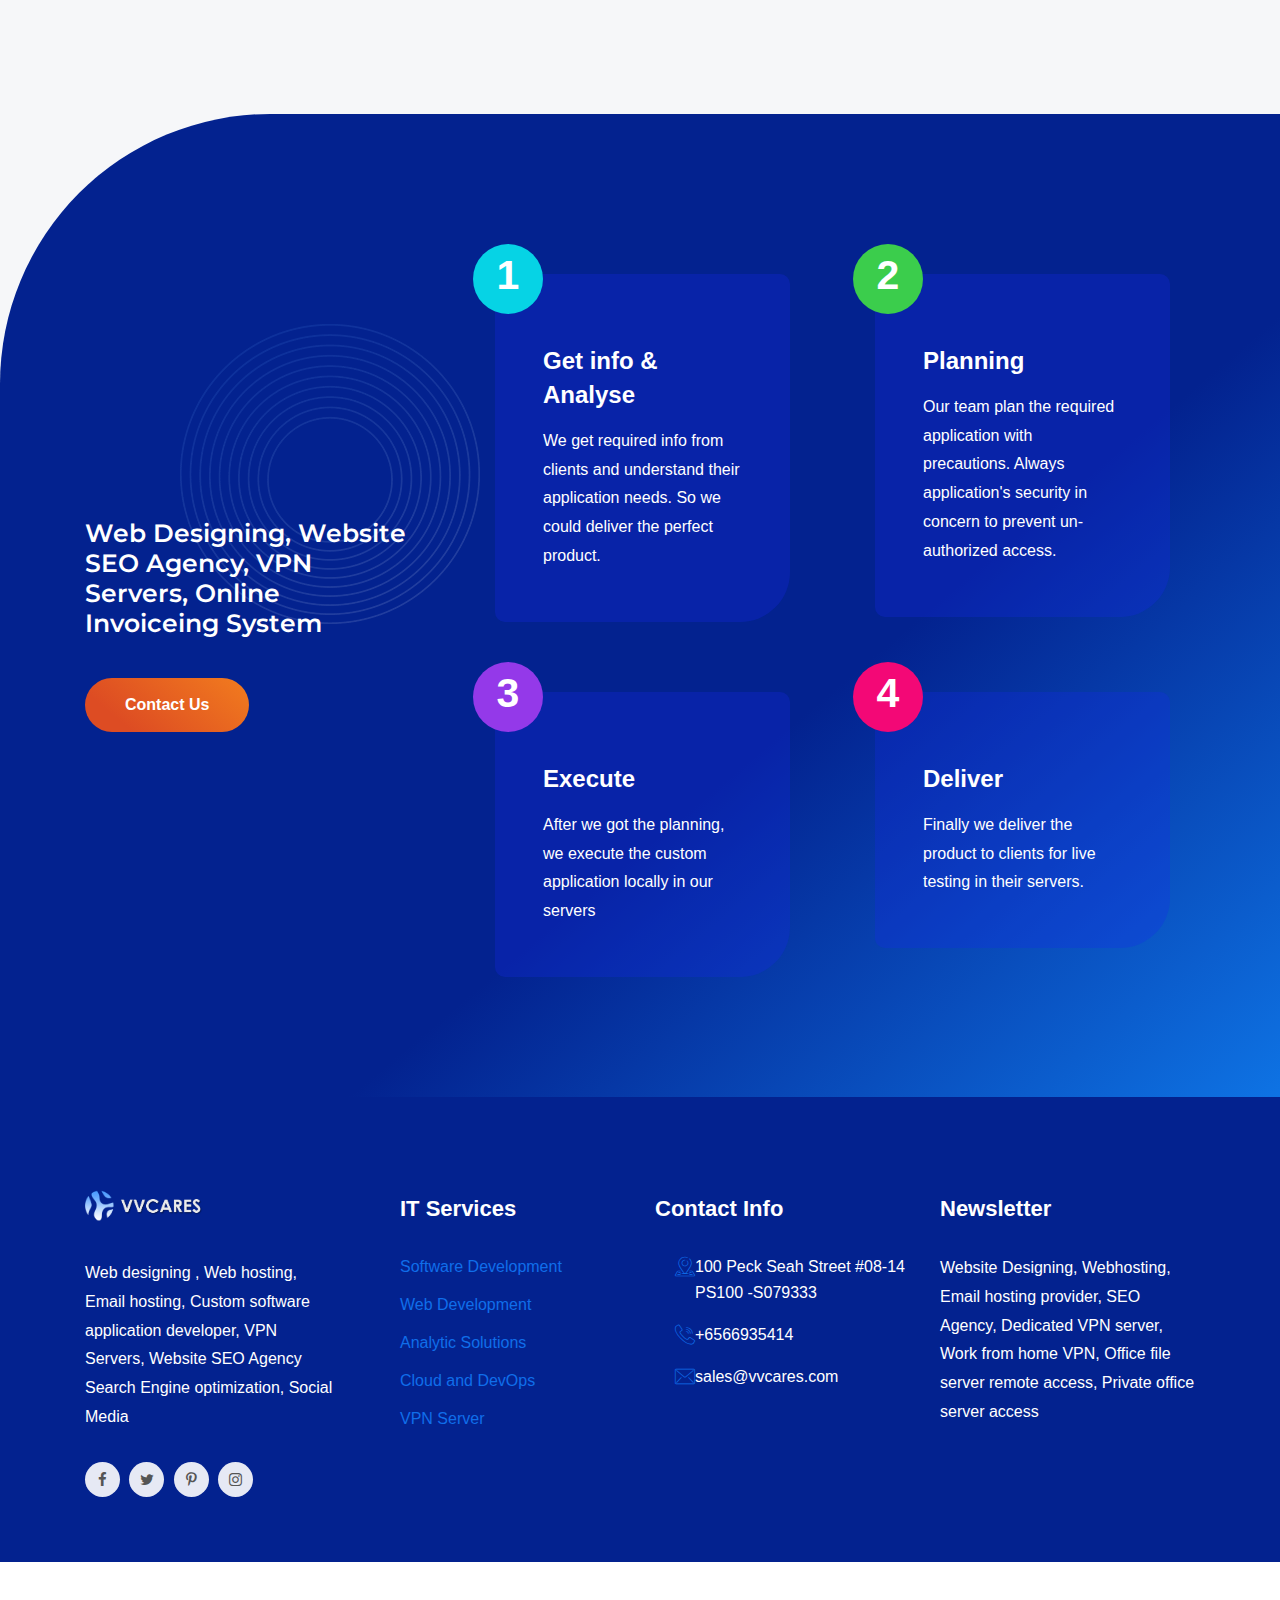
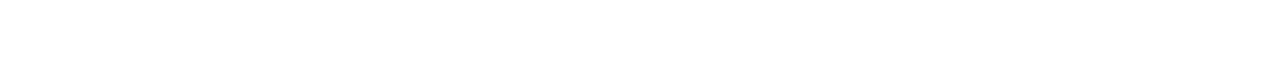
==== commit e265fb5d: "Update index.html" ====
--- a/index.html
+++ b/index.html
@@ -168,144 +168,8 @@
             <!-- Services Section Start -->
             <div class="rs-services style3 pt-100 pb-120 md-pt-75 md-pb-80">
                 <div class="container">
-                    <div class="sec-title2 text-center mb-45">
-                        <h2 class="title testi-title">
-                           Our Featured Services
-                        </h2>
-                    </div>
-<div class="row">
-					<div class="col-lg-4 col-md-6 mb-20">
-  <div class="services-item pink-bg">
-<div class="services-icon">
-<div class="image-part">
-    <img class="main-img" src="assets/images/services/style2/main-img/2.png" alt="IT services singapore">
-    <img class="hover-img" src="assets/images/services/style2/hover-img/2.png" alt="IT services singapore">
-</div>
-</div>
-<div class="services-content">
-<div class="services-text">
-    <h3 class="title"><a href="web-designing.php">WEB DESIGNING / WEB HOSTING </a></h3>
-</div>
-<div class="services-desc">
-    <p>Web designing, Web hosting, Free Google business page setup, SEO inbuilt code give you strong SEO optimized base.</p>
-</div>
-<div class="serial-number">
-01 
- </div>
-</div>
-  </div> 
-</div>
-						
-<div class="col-lg-4 col-md-6 mb-20">
-  <div class="services-item">
-<div class="services-icon">
-<div class="image-part">
-    <img class="main-img" src="assets/images/services/style2/main-img/1.png" alt="IT services singapore">
-    <img class="hover-img" src="assets/images/services/style2/hover-img/1.png" alt="IT services singapore">
-</div>
-</div>
-<div class="services-content">
-<div class="services-text">
-    <h3 class="title"><a href="email-hosting.php">PROFESSIONAL EMAIL SERVICES</a></h3>
-</div>
-<div class="services-desc">
-    <p>
-Professional email services give you best authenticity of your email data. You email <u>Yourname@Yourdomain.com</u>
-    </p>
-</div>
-<div class="serial-number">
-     02 
- </div>
-</div>
-  </div> 
-</div>
-
-<div class="col-lg-4 col-md-6 mb-20">
-  <div class="services-item aqua-bg">
-<div class="services-icon">
-<div class="image-part">
-    <img class="main-img" src="assets/images/services/style2/main-img/3.png" alt="IT services singapore">
-    <img class="hover-img" src="assets/images/services/style2/hover-img/3.png" alt="IT services singapore">
-</div>
-</div>
-<div class="services-content">
-<div class="services-text">
-    <h3 class="title"><a href="seo-agency.php">PROFESSIONAL SEO SERVICES</a></h3>
-</div>
-<div class="services-desc">
-    <p>
-Professional SEO Search Engine Optimizaton provide you the best search engine result by our technology. See your domain in Google/Bing within couple of days.
-</div>
-<div class="serial-number">
-     03 
- </div>
-</div>
-  </div> 
-</div>
-<div class="col-lg-4 col-md-6 sm-mb-20">
-  <div class="services-item paste-bg">
-<div class="services-icon">
-<div class="image-part">
-    <img class="main-img" src="assets/images/services/style2/main-img/4.png" alt="IT services singapore">
-    <img class="hover-img" src="assets/images/services/style2/hover-img/4.png" alt="IT services singapore">
-</div>
-</div>
-<div class="services-content">
-<div class="services-text">
-    <h3 class="title"><a href="vpn-server.php">CLOULD LINUX SERVERS</a></h3>
-</div><div class="services-desc">
-<p>
-Servers for Dedicated web server, Protected File server, Fully protected VPN application server with one time cost 
-</p>
-</div>
-<div class="serial-number">04</div>
-</div>
-  </div> 
-</div>
-<div class="col-lg-4 col-md-6 sm-mb-20">
-  <div class="services-item purple-bg">
-<div class="services-icon">
-<div class="image-part">
-    <img class="main-img" src="assets/images/services/style2/main-img/5.png" alt="IT services singapore">
-    <img class="hover-img" src="assets/images/services/style2/hover-img/5.png" alt="IT services singapore">
-</div>
-</div>
-<div class="services-content">
-<div class="services-text">
-    <h3 class="title"><a href="vpn-server.php">Private VPN Servers</a></h3>
-</div>
-<div class="services-desc">
-    <p>Private and fully optimized on speed VPN servers. Access your office servers like Invoicing system, File server, SAP applications etc from your home</p>
-</div>
-<div class="serial-number">
-     05 
- </div>
-</div>
-  </div> 
-</div>
-<div class="col-lg-4 col-md-6">
-  <div class="services-item green-bg">
-<div class="services-icon">
-<div class="image-part">
-    <img class="main-img" src="assets/images/services/style2/main-img/6.png" alt="IT services singapore">
-    <img class="hover-img" src="assets/images/services/style2/hover-img/6.png" alt="IT services singapore">
-</div>
-</div>
-<div class="services-content">
-<div class="services-text">
-    <h3 class="title"><a href="vpn-server.php">Database Applications</a></h3>
-</div>
-<div class="services-desc">
-    <p> We well experience on Database applications like HRM, Accounts, Emplayee management system etc. We manage for you.</p>
-</div>
-<div class="serial-number">
-     06 
- </div>
-</div>
-  </div> 
-</div>
-</div>
-</div>
+                    
+
             </div>
             <!-- Services Section End -->  
             <!-- About Section Start -->
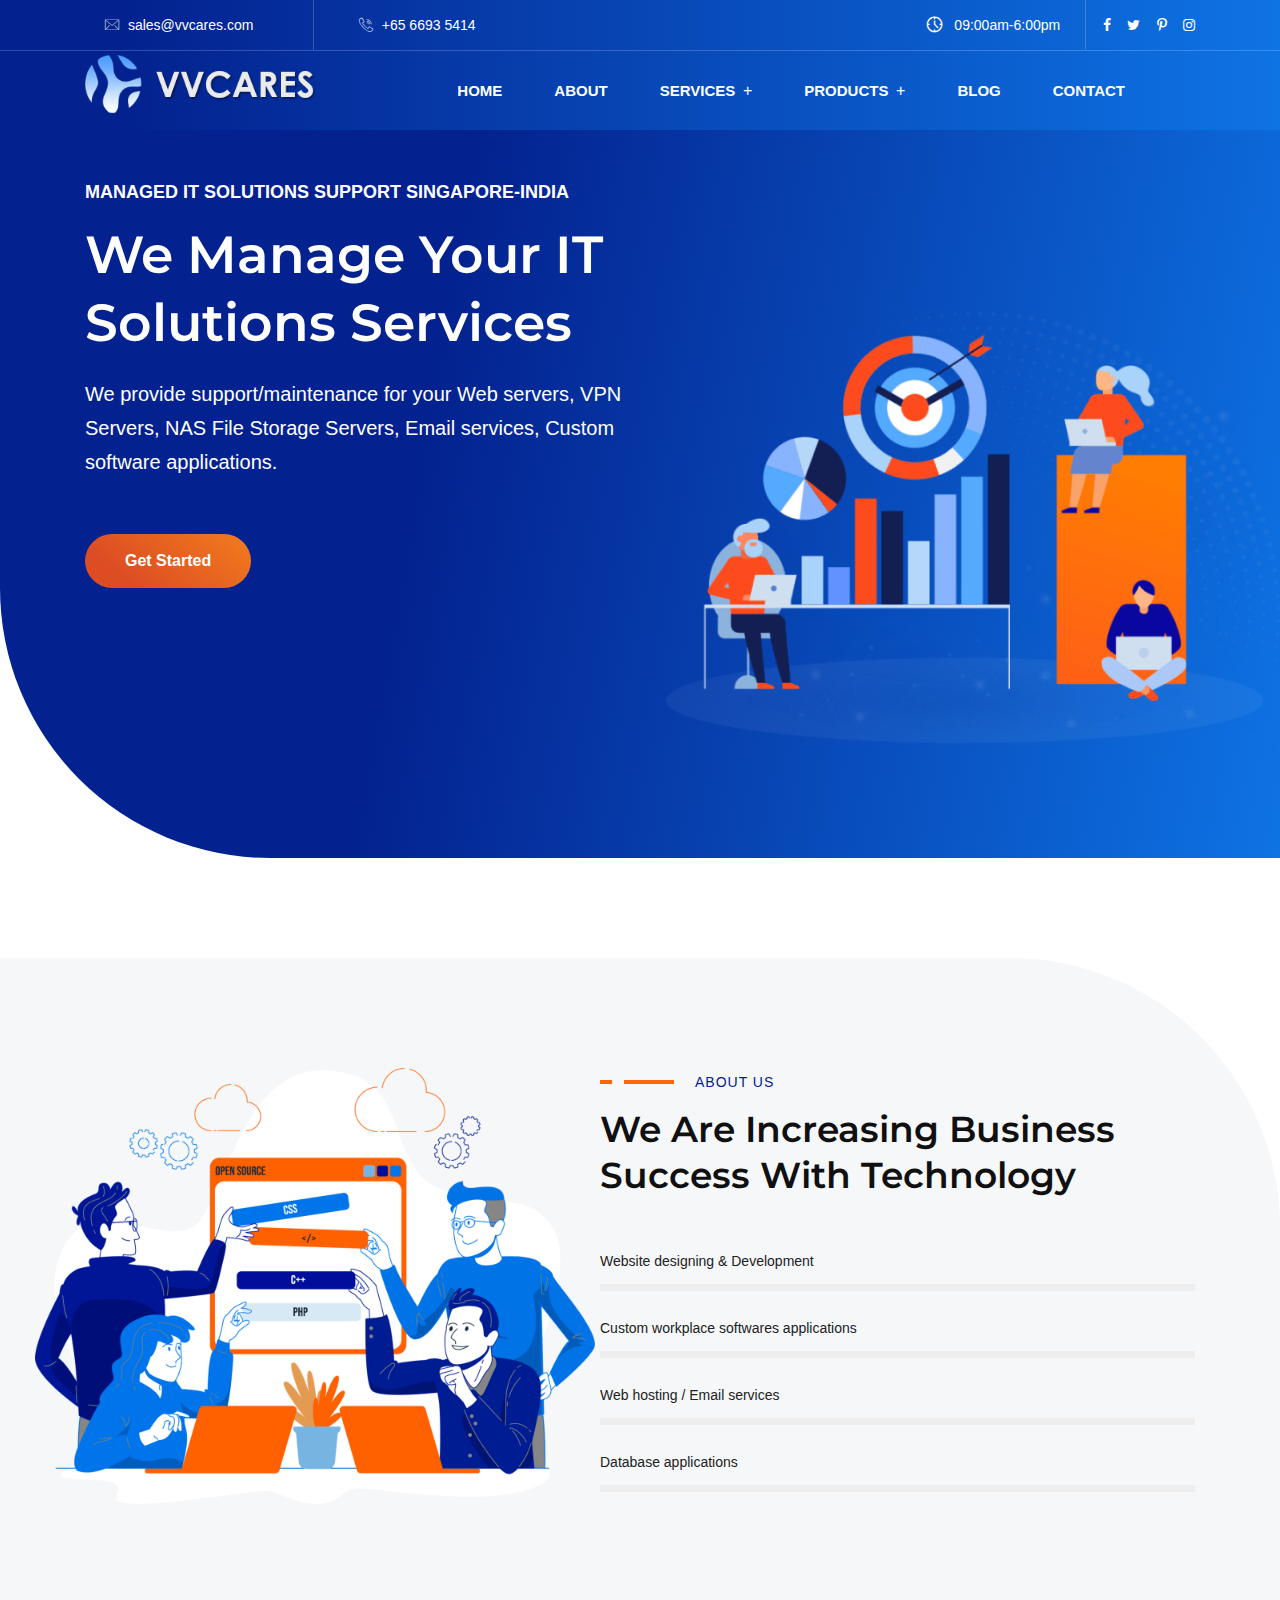
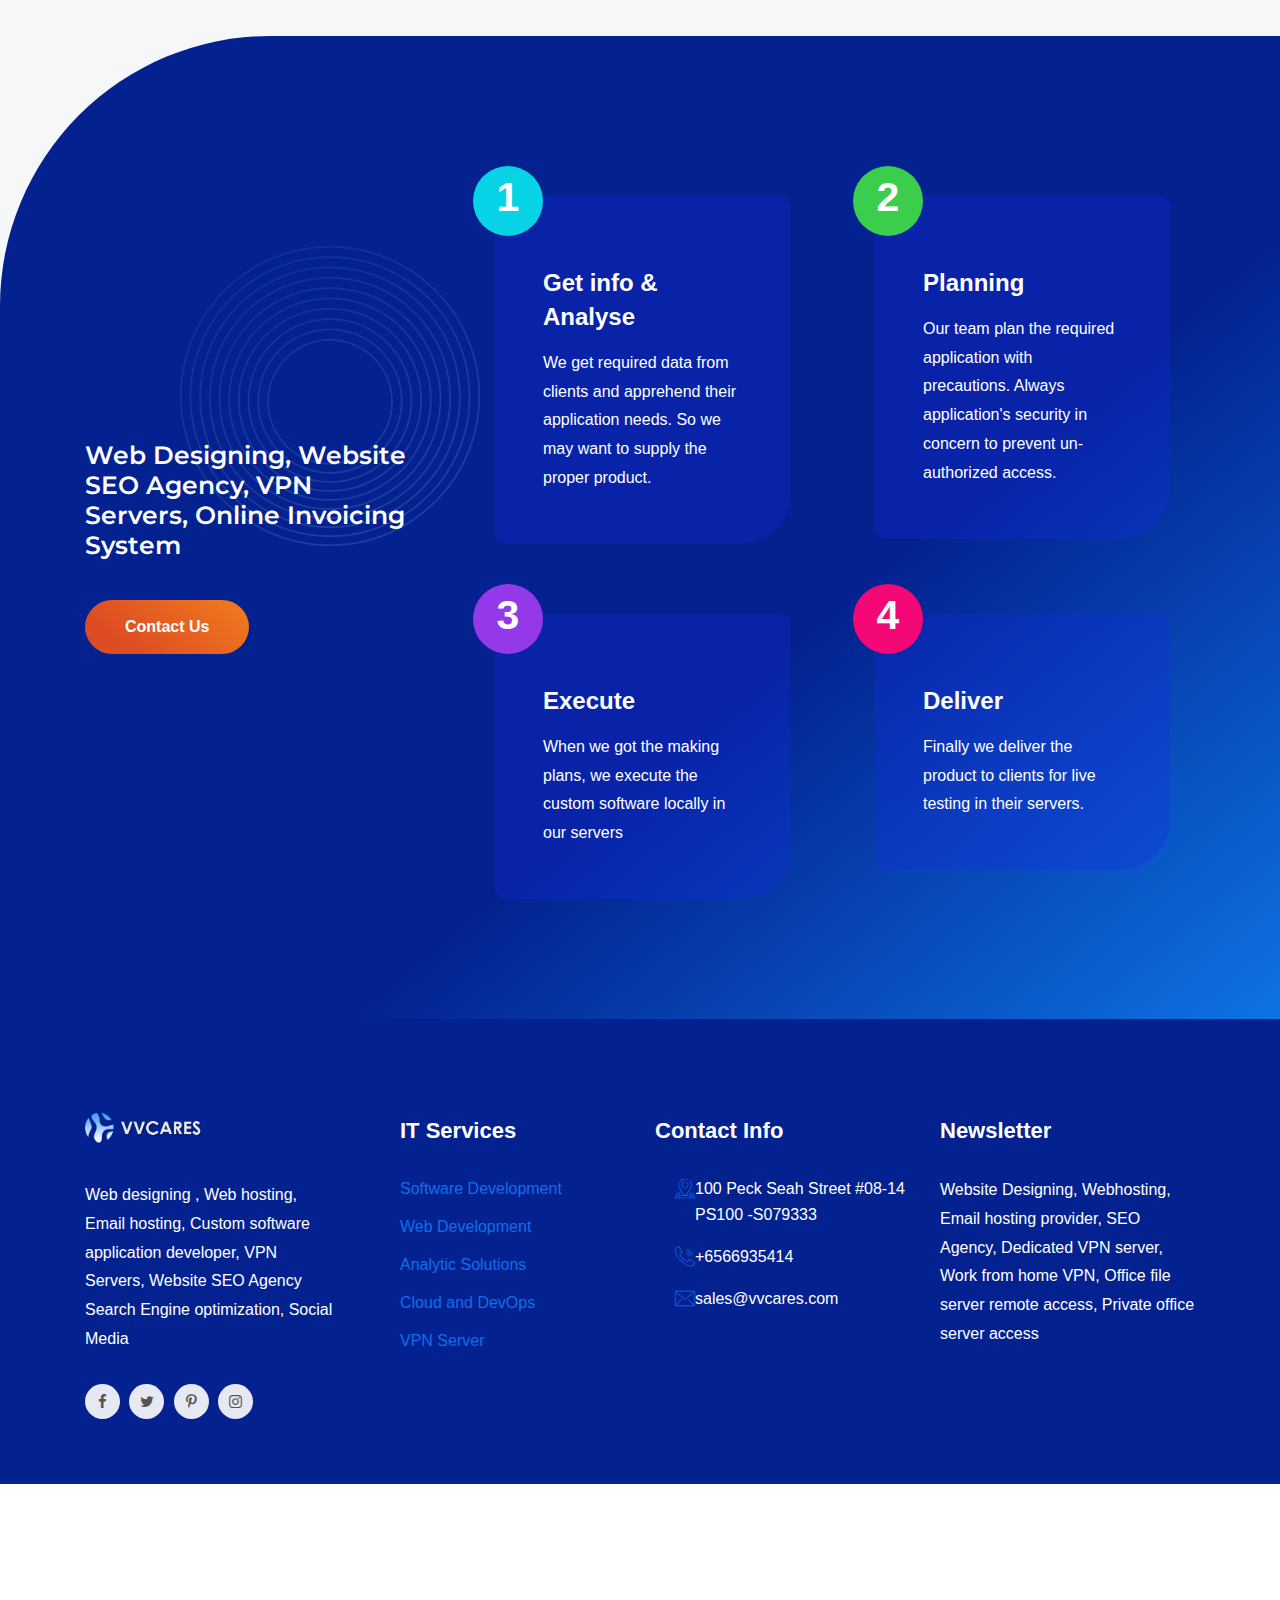
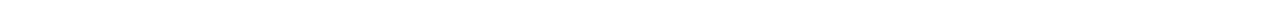
==== commit d52600bb: "Update index.html" ====
--- a/index.html
+++ b/index.html
@@ -1,21 +1,17 @@
 <!DOCTYPE html>
 <html lang="en-US"> 
-    
-<!-- Mirrored from vvcares.com/ by HTTrack Website Copier/3.x [XR&CO'2014], Fri, 12 Nov 2021 14:31:49 GMT -->
-<!-- Added by HTTrack --><meta http-equiv="content-type" content="text/html;charset=UTF-8" /><!-- /Added by HTTrack -->
 <head>
         <meta charset="utf-8">
         <meta http-equiv="x-ua-compatible" content="ie=edge">
         <meta name="viewport" content="width=device-width, initial-scale=1">
 		
-		<link rel="canonical" href="index.php" />
+		<link rel="canonical" href="https://vvcares.github.io/" />
 		
         <link rel="shortcut icon" type="image/x-icon" href="assets/images/fav.png">
 		<link rel="stylesheet" charset="utf-8" charset="utf-8" type="text/css" href="assets/css/bootstrap.min.css">
 		<link rel="stylesheet" charset="utf-8" type="text/css" href="style.css">
 		<link rel="stylesheet" charset="utf-8" type="text/css" href="https://fonts.googleapis.com/css2?family=Montserrat:wght@300&amp;display=swap">
 		<link rel="stylesheet" charset="utf-8" href="assets/css/rsmenu-main.css">
-
         <!--[if lt IE 9]>
             <script src="https://oss.maxcdn.com/html5shiv/3.7.2/html5shiv.min.js"></script>
             <script src="https://oss.maxcdn.com/respond/1.4.2/respond.min.js"></script>
@@ -47,7 +43,6 @@
                                               <i class="flaticon-call"></i>
                                               <a href="tel:+65 6693 5414"> +65 6693 5414</a>
                                           </li>
-
                                       </ul>
                                    </div>
                                </div>
@@ -72,7 +67,7 @@
                             <div class="row align-items-center">
                                 <div class="col-lg-3">
                                     <div class="logo-part">
-                                        <a href="index.php">
+                                        <a href="https://vvcares.com/">
                                             <img class="normal-logo" src="assets/images/logo-light.png" alt="logo">  
                                             <img class="sticky-logo" src="assets/images/logo-dark.png" alt="logo">
                                         </a>
@@ -90,7 +85,6 @@
                                                 <ul class="nav-menu">
 													<li><a href="https://vvcares.com/index.php">HOME</a></li>
 													<li><a href="https://vvcares.com/about.php">ABOUT</a></li>
-
                                                     <li class="menu-item-has-children">
                                                         <a href="#">SERVICES</a>
                                                         <ul class="sub-menu">
@@ -112,7 +106,6 @@
                                                             <li><a href="https://vvcares.com/#">Online HR System</a> </li>
                                                         </ul>
                                                     </li>
-
                                                     <li><a href="https://vvcares.com/blog/index.php">BLOG</a></li>
                                                     <li><a href="https://vvcares.com/contact.php">CONTACT</a></li>
                                                 </ul> <!-- //.nav-menu -->
@@ -127,13 +120,9 @@
                 <!--Header End-->
             </div>
             <!--Full width header End-->        
-
 <title>Web Designing Company Web Hosting Company Singapore VPN Servers</title>
-
 <meta name="description" content="Web designing  company Singapore Web hosting, Email hosting Custom software application developer, VPN Servers, Website SEO Agency Search Engine optimization, Social Media Marketing">
 <meta name="keywords" content="Web designing web hosting company Singapore, Cheapest web hosting price, Professional web designing, web Professional hosting company Singapore">
-
-
    <!-- Banner Section Start -->
             <div class="rs-banner style3 pt-5">
                 <div class="container">
@@ -169,7 +158,6 @@
             <div class="rs-services style3 pt-100 pb-120 md-pt-75 md-pb-80">
                 <div class="container">
                     
-
             </div>
             <!-- Services Section End -->  
             <!-- About Section Start -->
@@ -186,9 +174,7 @@
                                 <h2 class="title pb-20">
                                     We Are Increasing Business Success With Technology
                                 </h2>
-                                <div class="desc">
-                                   Over 11 years working in IT services our VVCARES team won trust and positive feedbacks from our existing and known clients in Singapore & India as well.
-                                </div>
+
                             </div>
                             <!-- Skillbar Section Start -->
                            <div class="rs-skillbar style1 home4">
@@ -200,7 +186,7 @@
                                       <span class="skill-bar-percent"></span> 
                                   </div>
                                   <!-- Start Skill Bar -->
-                                  <span class="skillbar-title">Custom office softwares applications</span>
+                                  <span class="skillbar-title">Custom workplace softwares applications</span>
                                   <div class="skillbar" data-percent="80">
                                       <p class="skillbar-bar paste-bg"></p>
                                       <span class="skill-bar-percent"></span> 
@@ -225,8 +211,6 @@
                 </div>
             </div>
             <!-- About Section End -->
-
-
             <!-- Process Section Start -->
             <div class="gray-color">
               <div class="rs-process modify1 pt-160 pb-120 md-pt-75 md-pb-80">
@@ -241,7 +225,7 @@
                               <div class="process-wrap md-center">
                                   <div class="sec-title mb-30">
                                       <h2 style="color:#FFF">
-                                         Web Designing, Website SEO Agency, VPN Servers, Online Invoiceing System
+                                         Web Designing, Website SEO Agency, VPN Servers, Online Invoicing System
                                       </h2>
                                   </div>
                                   <div class="btn-part mt-40">
@@ -258,7 +242,7 @@
                                               <div class="number-title">
                                                   <h3 class="title">Get info & Analyse</h3>
                                               </div>
-                                              <p class="number-txt"> We get required info from clients and understand their application needs. So we could deliver the perfect product.</p>
+                                              <p class="number-txt"> We get required data from clients and apprehend their application needs. So we may want to supply the proper product.</p>
                                           </div>
                                       </div>
                                   </div>
@@ -280,7 +264,7 @@
                                               <div class="number-title">
                                                   <h3 class="title">Execute</h3>
                                               </div>
-                                              <p class="number-txt">After we got the planning, we execute the custom application locally in our servers</p>
+                                              <p class="number-txt">When we got the making plans, we execute the custom software locally in our servers</p>
                                           </div>
                                       </div>
                                   </div>
@@ -349,7 +333,6 @@
                                         <a href="sales%40vvcares.php">sales@vvcares.com</a>
                                     </div>
                                 </li>
-
                             </ul>
                         </div>
                         <div class="col-lg-3 col-md-12 col-sm-12">
@@ -362,15 +345,12 @@
             </div>
         </footer>
         <!-- Footer End -->
-
-
 <!--
         <script src="assets/js/modernizr-2.8.3.min.jsx"></script>
         <script src="assets/js/rsmenu-main.jsx"></script> 
         <script src="assets/js/jquery.nav.jsx"></script>
 		        <script src="assets/js/jquery.counterup.min.js"></script> 
 -->
-
 		
 		
         <script src="assets/js/modernizr-2.8.3.min.js" type="354e93b393f98bd6d86b509e-text/javascript"></script>
@@ -388,7 +368,6 @@
         <link rel="stylesheet" charset="utf-8" type="text/css" href="assets/css/responsive.css">
         <link rel="stylesheet" charset="utf-8" type="text/css" href="assets/css/font-awesome.min.css">
         <link rel="stylesheet" charset="utf-8" type="text/css" href="assets/fonts/flaticon.css">
-
         <!-- owl.carousel js -->
         <script src="assets/js/owl.carousel.min.js" type="354e93b393f98bd6d86b509e-text/javascript"></script>
         <!-- wow js -->
@@ -410,7 +389,7 @@
         <script src="assets/js/contact.form.js" type="354e93b393f98bd6d86b509e-text/javascript"></script>
         <!-- main js -->
         <script src="assets/js/main.js" type="354e93b393f98bd6d86b509e-text/javascript"></script>
-    <script src="cdn-cgi/scripts/7d0fa10a/cloudflare-static/rocket-loader.min.js" data-cf-settings="354e93b393f98bd6d86b509e-|49" defer=""></script></body>
+ </body>
 	
 	
 	
@@ -421,14 +400,8 @@
 </script>
 <noscript><img src="../certify.alexametrics.com/atrk7f44.gif?account=chmyt1kx0820/9"  loading="lazy" style="display:none" height="1" width="1" alt="Website Designing Company" /></noscript>
 <!-- End Alexa Certify Javascript -->  
-
 <!-- Default Statcounter code for Vvcares.comhttps://vvcares.com/ --><script type="354e93b393f98bd6d86b509e-text/javascript">var sc_project=9505350;var sc_invisible=1;var sc_security="8339a6e8";</script><script type="354e93b393f98bd6d86b509e-text/javascript" src="../www.statcounter.com/counter/counter.js" async></script><noscript><div class="statcounter"><a title="Web Analytics"href="https://statcounter.com/" target="_blank"><imgclass="statcounter"src="https://c.statcounter.com/9505350/0/8339a6e8/1/"alt="Web Analytics"></a></div></noscript><!-- End of Statcounter Code -->
-
-
 <script type="354e93b393f98bd6d86b509e-text/javascript"> (function(i,s,o,g,r,a,m){i['GoogleAnalyticsObject']=r;i[r]=i[r]||function(){ (i[r].q=i[r].q||[]).push(arguments)},i[r].l=1*new Date();a=s.createElement(o), m=s.getElementsByTagName(o)[0];a.async=1;a.src=g;m.parentNode.insertBefore(a,m) })(window,document,'script','../www.google-analytics.com/analytics.js','ga'); ga('create', 'UA-17666831-2', 'auto'); ga('send', 'pageview'); </script>
-
-
-
 <!--Schema ORG START-->
 <script type="application/ld+json">
 {
@@ -466,5 +439,4 @@
 }
 </script>
 </div>
-
 </html>
